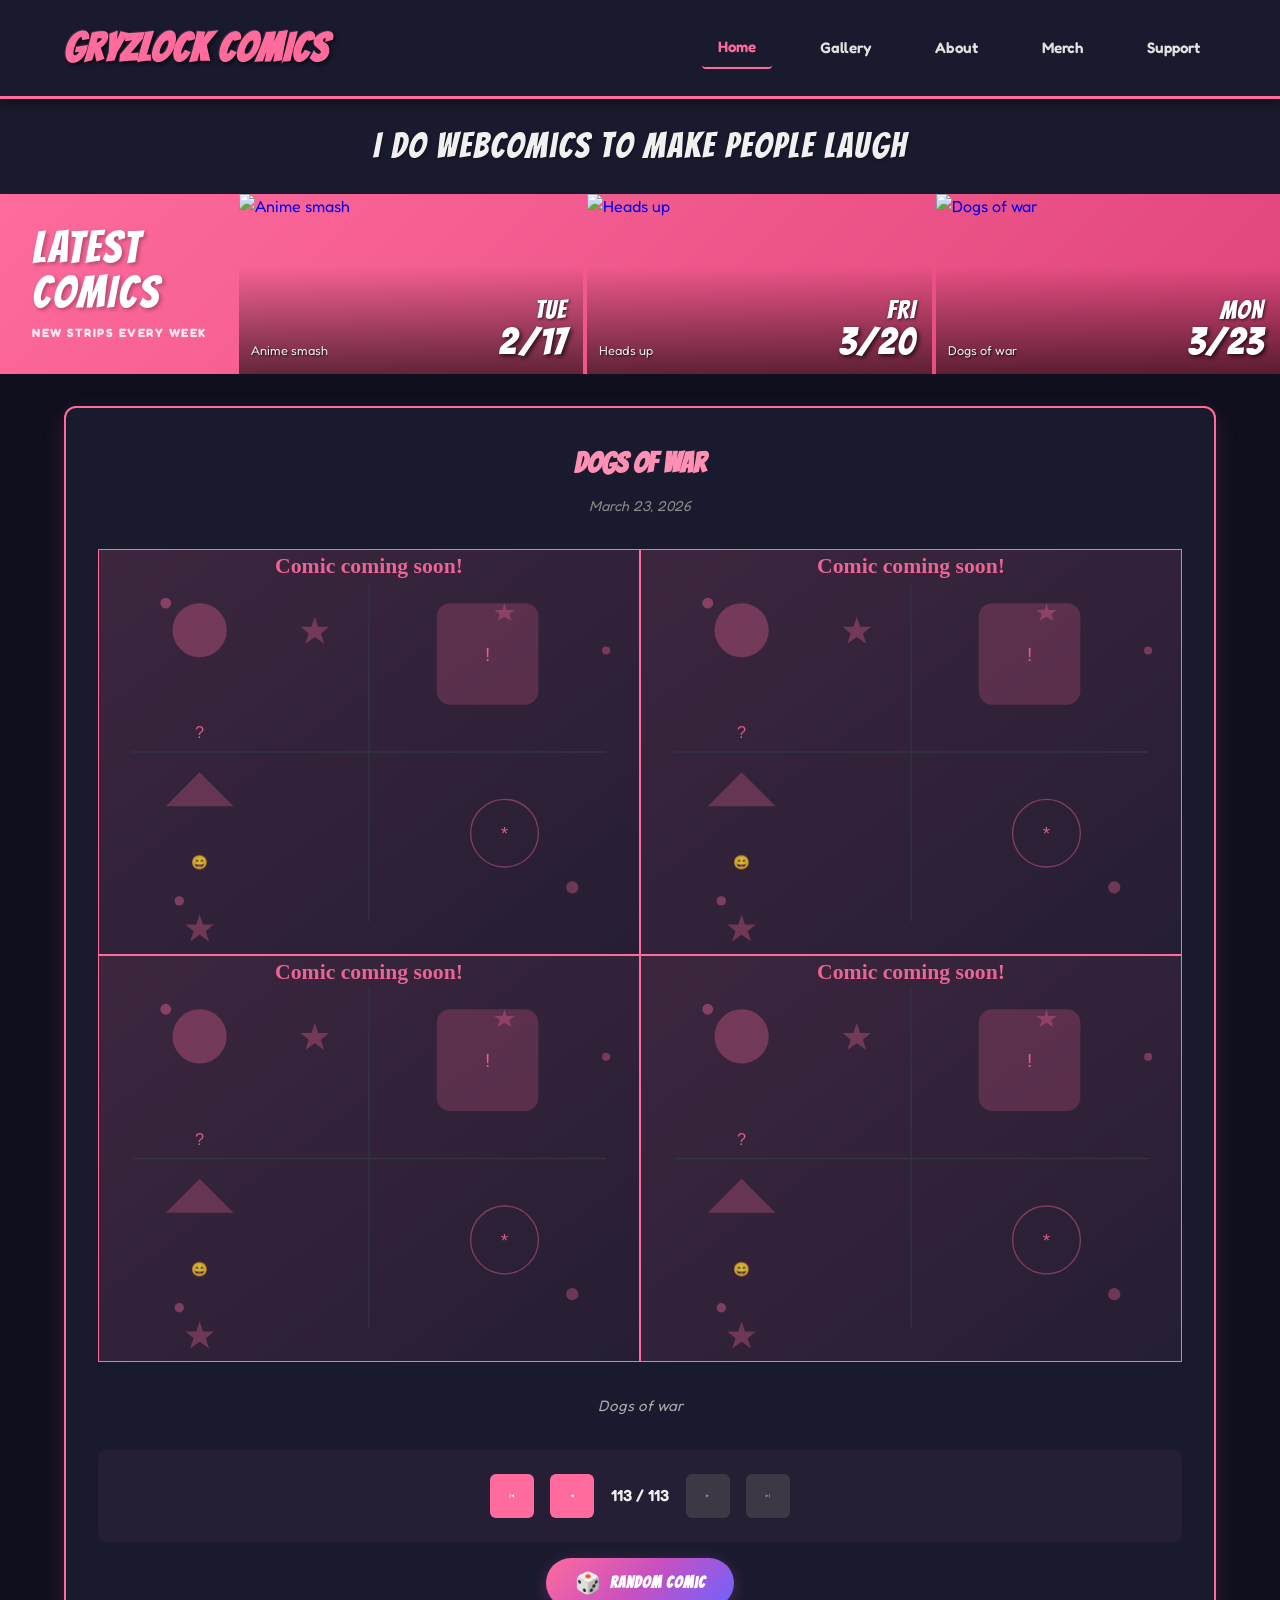
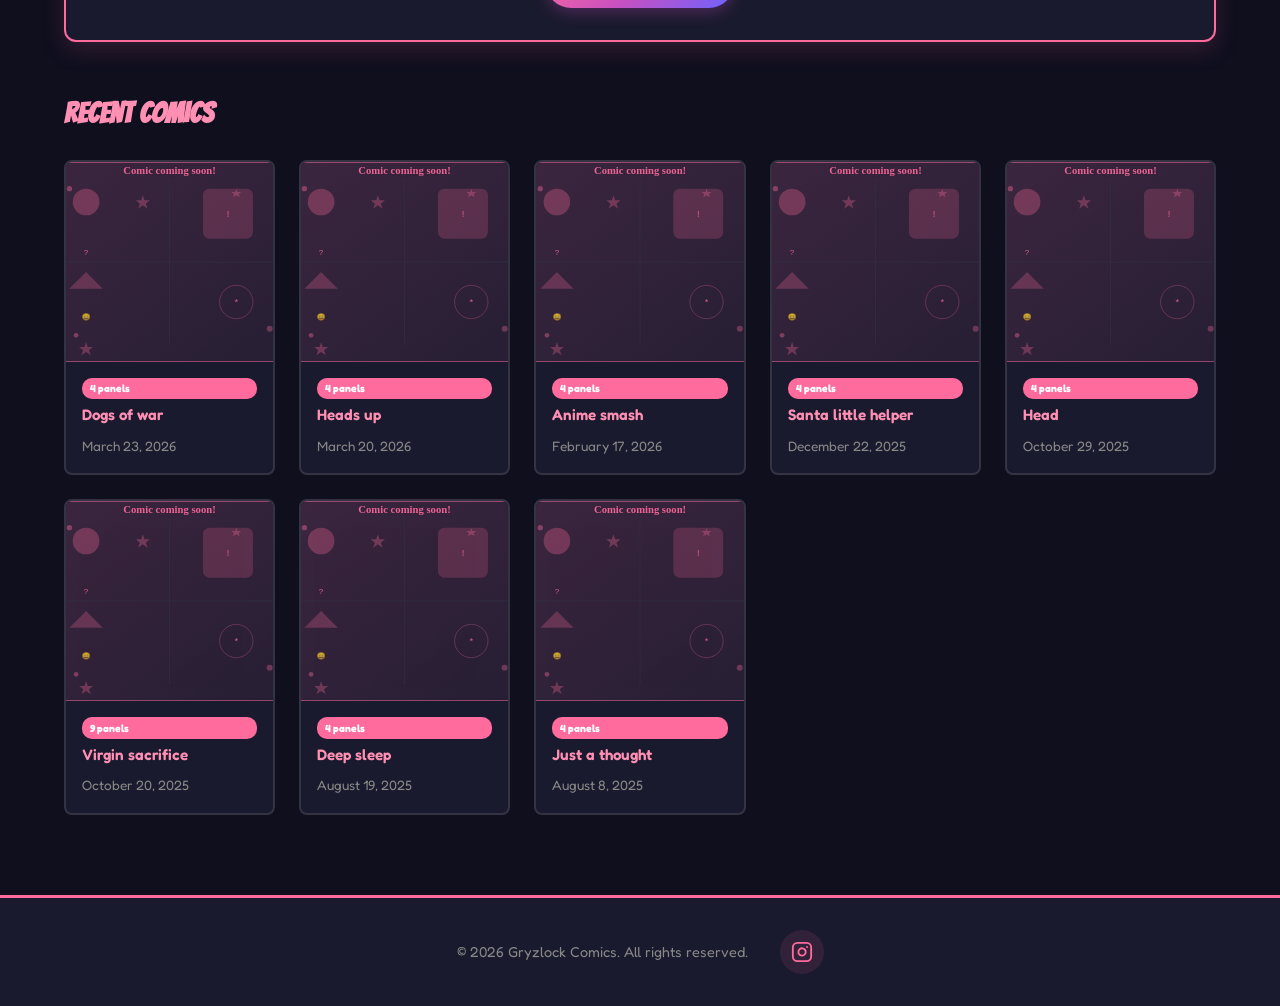
==== index.html @ 06d2daf3 "Replace nav emoji with SVG icons for consistent mobile rendering" ====
<!DOCTYPE html>
<html lang="en">
<head>
    <meta charset="UTF-8">
    <meta name="viewport" content="width=device-width, initial-scale=1.0">
    <title>Gryzlock Comics</title>
    <link rel="stylesheet" href="style.css?v=8">
    <link href="https://fonts.googleapis.com/css2?family=Bangers&family=Fredoka:wght@400;700&display=swap" rel="stylesheet">
</head>
<body>
    <header class="header">
        <div class="header-content">
            <div class="logo">
                <a href="index.html" class="logo-link">
                    <h1>Gryzlock Comics</h1>
                </a>
            </div>
            <nav class="nav">
                <a href="index.html" class="nav-link active">Home</a>
                <a href="gallery.html" class="nav-link">Gallery</a>
                <a href="about.html" class="nav-link">About</a>
                <a href="merch.html" class="nav-link">Merch</a>
                <a href="tips.html" class="nav-link">Support</a>
            </nav>
        </div>
    </header>

    <div class="tagline-bar">
        <p>I do webcomics to make people laugh</p>
    </div>

    <section class="latest-banner">
        <div class="latest-banner-content">
            <div class="latest-banner-label">
                <span class="latest-label-big">LATEST</span>
                <span class="latest-label-big">COMICS</span>
                <span class="latest-label-sub">NEW STRIPS EVERY WEEK</span>
            </div>
            <div class="latest-banner-cards" id="latest-banner-cards">
                <!-- Filled by JS -->
            </div>
        </div>
    </section>

    <main class="container">
        <section class="comic-viewer">
            <div class="comic-display">
                <div class="comic-header">
                    <h2 id="comic-title">Loading...</h2>
                    <p id="comic-date" class="comic-date">-</p>
                </div>
                <div id="comic-panels" class="comic-panels">
                    <!-- Panels injected by JS -->
                </div>
                <p id="comic-description" class="comic-description">-</p>
            </div>

            <div class="comic-navigation">
                <button id="btn-first" class="nav-btn" title="First comic">
                    <svg class="nav-icon" viewBox="0 0 24 24" fill="currentColor"><rect x="3" y="5" width="3" height="14"></rect><polygon points="21 5 10 12 21 19"></polygon></svg>
                </button>
                <button id="btn-prev" class="nav-btn" title="Previous comic">
                    <svg class="nav-icon" viewBox="0 0 24 24" fill="currentColor"><polygon points="20 5 7 12 20 19"></polygon></svg>
                </button>
                <span class="comic-counter">
                    <span id="current-index">1</span> / <span id="total-count">-</span>
                </span>
                <button id="btn-next" class="nav-btn" title="Next comic">
                    <svg class="nav-icon" viewBox="0 0 24 24" fill="currentColor"><polygon points="4 5 17 12 4 19"></polygon></svg>
                </button>
                <button id="btn-last" class="nav-btn" title="Latest comic">
                    <svg class="nav-icon" viewBox="0 0 24 24" fill="currentColor"><polygon points="3 5 14 12 3 19"></polygon><rect x="18" y="5" width="3" height="14"></rect></svg>
                </button>
            </div>

            <div class="random-section">
                <button id="btn-random" class="btn-random" title="Random comic">
                    <span class="random-icon">&#x1F3B2;</span> Random Comic
                </button>
            </div>
        </section>

        <section class="recent-comics">
            <h2>Recent Comics</h2>
            <div class="comics-grid" id="comics-grid">
                <!-- Comics grid generated by JavaScript -->
            </div>
        </section>
    </main>

    <footer class="footer">
        <div class="footer-content">
            <p>&copy; 2026 Gryzlock Comics. All rights reserved.</p>
            <a href="https://www.instagram.com/gryzlock_comics/" target="_blank" class="social-link" title="Instagram">
                <svg class="instagram-svg" xmlns="http://www.w3.org/2000/svg" width="22" height="22" viewBox="0 0 24 24" fill="none" stroke="currentColor" stroke-width="2" stroke-linecap="round" stroke-linejoin="round"><rect x="2" y="2" width="20" height="20" rx="5" ry="5"></rect><path d="M16 11.37A4 4 0 1 1 12.63 8 4 4 0 0 1 16 11.37z"></path><line x1="17.5" y1="6.5" x2="17.51" y2="6.5"></line></svg>
            </a>
        </div>
    </footer>

    <script src="script.js?v=7"></script>
</body>
</html>
---- style.css ----
* {
    margin: 0;
    padding: 0;
    box-sizing: border-box;
}

:root {
    --dark-bg: #0f0f1e;
    --darker-bg: #1a1a2e;
    --accent: #ff6b9d;
    --accent-light: #ff8fb3;
    --text-light: #e0e0e0;
    --text-lighter: #f0f0f0;
    --border-color: #333344;
    --success: #4ade80;
}

html {
    scroll-behavior: smooth;
}

body {
    font-family: 'Fredoka', sans-serif;
    background-color: var(--dark-bg);
    color: var(--text-light);
    line-height: 1.6;
    min-height: 100vh;
    display: flex;
    flex-direction: column;
}

/* Header and Navigation */
.header {
    background-color: var(--darker-bg);
    border-bottom: 3px solid var(--accent);
    padding: 1rem 0;
    position: sticky;
    top: 0;
    z-index: 100;
    box-shadow: 0 4px 12px rgba(0, 0, 0, 0.5);
}

.header-content {
    max-width: 1200px;
    margin: 0 auto;
    padding: 0 1.5rem;
    display: flex;
    justify-content: space-between;
    align-items: center;
}

.logo-link {
    display: flex;
    align-items: center;
    gap: 0.75rem;
    text-decoration: none;
}

.logo h1 {
    font-family: 'Bangers', cursive;
    font-size: clamp(1.8rem, 5vw, 2.5rem);
    color: var(--accent);
    text-shadow: 2px 2px 4px rgba(0, 0, 0, 0.7),
                 -1px -1px 0 rgba(255, 255, 255, 0.1);
    letter-spacing: 1px;
    transform: skew(-5deg);
}

.nav {
    display: flex;
    gap: 2rem;
    align-items: center;
}

.nav-link {
    color: var(--text-light);
    text-decoration: none;
    font-weight: 600;
    font-size: 0.95rem;
    padding: 0.5rem 1rem;
    border-radius: 4px;
    transition: all 0.3s ease;
    position: relative;
}

.nav-link:hover {
    color: var(--accent);
    background-color: rgba(255, 107, 157, 0.1);
}

.nav-link.active {
    color: var(--accent);
    border-bottom: 2px solid var(--accent);
}

/* Tagline Bar */
.tagline-bar {
    background-color: var(--darker-bg);
    text-align: center;
    padding: 1.2rem 1.5rem;
}

.tagline-bar p {
    font-family: 'Bangers', cursive;
    font-size: 2.2rem;
    color: var(--text-lighter);
    margin: 0;
    letter-spacing: 2px;
    text-shadow: 1px 1px 3px rgba(0, 0, 0, 0.4);
}

@media (max-width: 768px) {
    .tagline-bar p { font-size: 1.5rem; }
}

@media (max-width: 480px) {
    .tagline-bar p { font-size: 1.2rem; }
}

/* Latest Comics Banner (Penny Arcade-inspired) */
.latest-banner {
    background: linear-gradient(135deg, var(--accent) 0%, #e0457b 100%);
    padding: 0;
    overflow: hidden;
}

.latest-banner-content {
    max-width: 1400px;
    margin: 0 auto;
    display: flex;
    align-items: stretch;
    min-height: 180px;
}

.latest-banner-label {
    display: flex;
    flex-direction: column;
    justify-content: center;
    padding: 1.5rem 2rem;
    min-width: 200px;
    flex-shrink: 0;
}

.latest-label-big {
    font-family: 'Bangers', cursive;
    font-size: 2.8rem;
    color: white;
    line-height: 1;
    letter-spacing: 2px;
    text-shadow: 2px 2px 4px rgba(0, 0, 0, 0.3);
}

.latest-label-sub {
    font-family: 'Fredoka', sans-serif;
    font-size: 0.75rem;
    color: rgba(255, 255, 255, 0.85);
    font-weight: 700;
    letter-spacing: 1.5px;
    margin-top: 0.5rem;
    text-transform: uppercase;
}

.latest-banner-cards {
    display: flex;
    flex: 1;
    gap: 4px;
    overflow: hidden;
}

.latest-banner-card {
    flex: 1;
    position: relative;
    overflow: hidden;
    cursor: pointer;
    text-decoration: none;
    display: block;
    min-height: 180px;
}

.latest-banner-card img {
    width: 100%;
    height: 100%;
    object-fit: cover;
    display: block;
    transition: transform 0.3s ease;
}

.latest-banner-card:hover img {
    transform: scale(1.05);
}

.latest-banner-card::after {
    content: '';
    position: absolute;
    bottom: 0;
    left: 0;
    right: 0;
    height: 60%;
    background: linear-gradient(transparent, rgba(0, 0, 0, 0.6));
    pointer-events: none;
}

.latest-banner-date {
    position: absolute;
    bottom: 12px;
    right: 16px;
    z-index: 2;
    text-align: right;
    line-height: 1;
}

.latest-banner-day {
    display: block;
    font-family: 'Bangers', cursive;
    font-size: 1.6rem;
    color: white;
    text-shadow: 1px 1px 3px rgba(0, 0, 0, 0.7);
    letter-spacing: 1px;
}

.latest-banner-monthday {
    display: block;
    font-family: 'Bangers', cursive;
    font-size: 2.4rem;
    color: white;
    text-shadow: 2px 2px 4px rgba(0, 0, 0, 0.7);
    letter-spacing: 1px;
}

.latest-banner-title {
    position: absolute;
    bottom: 12px;
    left: 12px;
    z-index: 2;
    font-family: 'Fredoka', sans-serif;
    font-size: 0.8rem;
    color: rgba(255, 255, 255, 0.9);
    text-shadow: 1px 1px 2px rgba(0, 0, 0, 0.8);
    max-width: 60%;
    white-space: nowrap;
    overflow: hidden;
    text-overflow: ellipsis;
}

/* Banner responsive */
@media (max-width: 768px) {
    .latest-banner-content {
        flex-direction: column;
        min-height: auto;
    }

    .latest-banner-label {
        flex-direction: row;
        align-items: baseline;
        gap: 0.5rem;
        padding: 1rem 1.5rem;
        min-width: auto;
    }

    .latest-label-big { font-size: 1.8rem; }
    .latest-label-sub { margin-top: 0; font-size: 0.65rem; }
    .latest-banner-cards { gap: 2px; }
    .latest-banner-card { min-height: 120px; }
    .latest-banner-day { font-size: 1.1rem; }
    .latest-banner-monthday { font-size: 1.6rem; }
    .latest-banner-title { font-size: 0.7rem; }
}

@media (max-width: 480px) {
    .latest-banner-card { min-height: 100px; }
    .latest-banner-day { font-size: 0.9rem; }
    .latest-banner-monthday { font-size: 1.3rem; }
    .latest-banner-title { display: none; }
}

/* Main Container */
.container {
    flex: 1;
    max-width: 1200px;
    margin: 0 auto;
    padding: 2rem 1.5rem;
    width: 100%;
}

/* Comic Viewer Section */
.comic-viewer {
    background-color: var(--darker-bg);
    border-radius: 12px;
    padding: 2rem;
    margin-bottom: 3rem;
    border: 2px solid var(--accent);
    box-shadow: 0 8px 24px rgba(255, 107, 157, 0.15);
}

.comic-display {
    margin-bottom: 2rem;
}

.comic-header {
    text-align: center;
    margin-bottom: 1.5rem;
}

.comic-header h2 {
    font-size: 1.8rem;
    color: var(--accent-light);
    margin-bottom: 0.5rem;
    font-family: 'Bangers', cursive;
}

.comic-date {
    color: #888;
    font-size: 0.9rem;
    font-style: italic;
}

/* Comic Panels Container */
.comic-panels {
    display: flex;
    flex-direction: column;
    align-items: center;
    margin: 2rem 0;
    gap: 0;
}

/* Desktop: horizontal layout */
.comic-panels.panels-1 {
    /* Single panel: just center it */
}

.comic-panels.panels-2 {
    flex-direction: row;
}

.comic-panels.panels-3 {
    flex-direction: row;
}

.comic-panels.panels-4 {
    display: grid;
    grid-template-columns: 1fr 1fr;
    gap: 0;
}

.comic-panels .panel-img {
    width: 100%;
    height: auto;
    display: block;
}

/* For row layouts, panels share width equally */
.comic-panels.panels-2 .panel-img,
.comic-panels.panels-3 .panel-img {
    flex: 1;
    min-width: 0;
}

.comic-description {
    text-align: center;
    color: #aaa;
    font-size: 0.95rem;
    margin-top: 1rem;
    font-style: italic;
}

/* Comic Navigation */
.comic-navigation {
    display: flex;
    justify-content: center;
    align-items: center;
    gap: 1rem;
    flex-wrap: wrap;
    padding: 1.5rem;
    background-color: rgba(255, 107, 157, 0.05);
    border-radius: 8px;
}

.nav-btn {
    background-color: var(--accent);
    color: white;
    border: none;
    padding: 0.7rem 1.2rem;
    border-radius: 6px;
    font-size: 1rem;
    cursor: pointer;
    transition: all 0.3s ease;
    font-weight: 600;
    display: flex;
    align-items: center;
    justify-content: center;
    min-width: 44px;
    min-height: 44px;
}

.nav-btn:hover {
    background-color: var(--accent-light);
    transform: scale(1.08);
    box-shadow: 0 4px 12px rgba(255, 107, 157, 0.4);
}

.nav-btn:active {
    transform: scale(0.95);
}

.nav-btn:disabled {
    background-color: #555;
    cursor: not-allowed;
    opacity: 0.5;
}

.nav-btn .icon {
    font-size: 1.2rem;
}

.comic-counter {
    font-weight: 600;
    color: var(--text-lighter);
    min-width: 60px;
    text-align: center;
}

/* Random Comic Button */
.random-section {
    display: flex;
    justify-content: center;
    margin-top: 1rem;
}

.btn-random {
    display: inline-flex;
    align-items: center;
    gap: 0.5rem;
    background: linear-gradient(135deg, #ff6b9d 0%, #c850c0 50%, #6c63ff 100%);
    color: white;
    border: none;
    padding: 0.8rem 1.8rem;
    border-radius: 50px;
    font-size: 1rem;
    font-weight: 700;
    font-family: 'Bangers', cursive;
    letter-spacing: 1px;
    cursor: pointer;
    transition: all 0.3s ease;
    box-shadow: 0 4px 15px rgba(200, 80, 192, 0.3);
}

.btn-random:hover {
    transform: scale(1.08);
    box-shadow: 0 6px 20px rgba(200, 80, 192, 0.5);
}

.btn-random:active {
    transform: scale(0.95);
}

.random-icon {
    font-size: 1.3rem;
}

/* Panel count badge on cards */
.panel-badge {
    display: inline-block;
    background: var(--accent);
    color: white;
    font-size: 0.65rem;
    padding: 0.15rem 0.5rem;
    border-radius: 10px;
    font-weight: 700;
    margin-bottom: 0.25rem;
}

/* Recent Comics Section */
.recent-comics {
    margin-bottom: 3rem;
}

.recent-comics h2 {
    font-size: 1.8rem;
    color: var(--accent-light);
    margin-bottom: 1.5rem;
    font-family: 'Bangers', cursive;
}

.comics-grid {
    display: grid;
    grid-template-columns: repeat(auto-fill, minmax(200px, 1fr));
    gap: 1.5rem;
}

.comic-card {
    background-color: var(--darker-bg);
    border: 2px solid var(--border-color);
    border-radius: 8px;
    overflow: hidden;
    transition: all 0.3s ease;
    cursor: pointer;
    text-decoration: none;
    color: inherit;
    display: flex;
    flex-direction: column;
    height: 100%;
}

.comic-card:hover {
    transform: translateY(-8px);
    border-color: var(--accent);
    box-shadow: 0 8px 20px rgba(255, 107, 157, 0.3);
}

.comic-card-image {
    width: 100%;
    height: 200px;
    background-color: rgba(255, 107, 157, 0.05);
    display: flex;
    align-items: center;
    justify-content: center;
    overflow: hidden;
}

.comic-card-image img {
    width: 100%;
    height: 100%;
    object-fit: cover;
}

.comic-card-info {
    padding: 1rem;
    flex: 1;
    display: flex;
    flex-direction: column;
    justify-content: space-between;
}

.comic-card-title {
    font-weight: 600;
    color: var(--accent-light);
    margin-bottom: 0.5rem;
    font-size: 0.95rem;
}

.comic-card-date {
    font-size: 0.85rem;
    color: #888;
}

/* About Section */
.about-section,
.tips-section {
    background-color: var(--darker-bg);
    border-radius: 12px;
    padding: 2.5rem;
    border: 2px solid var(--accent);
    box-shadow: 0 8px 24px rgba(255, 107, 157, 0.15);
}

.about-content,
.tips-content {
    max-width: 800px;
    margin: 0 auto;
}

.about-header,
.tips-header {
    text-align: center;
    margin-bottom: 2rem;
}

.about-header h2,
.tips-header h2 {
    font-size: 2rem;
    color: var(--accent-light);
    margin-bottom: 0.5rem;
    font-family: 'Bangers', cursive;
}

.tagline {
    color: #aaa;
    font-size: 1.1rem;
    font-style: italic;
}

.about-body,
.tips-body {
    color: var(--text-light);
    line-height: 1.8;
}

.about-body p,
.tips-body p {
    margin-bottom: 1.5rem;
    text-align: justify;
}

.social-section {
    margin-top: 2.5rem;
    padding-top: 2rem;
    border-top: 1px solid var(--border-color);
}

.social-section h3 {
    color: var(--accent-light);
    margin-bottom: 1.5rem;
    font-size: 1.3rem;
}

.social-links {
    display: flex;
    gap: 1.5rem;
    flex-wrap: wrap;
    justify-content: center;
}

.social-card {
    display: flex;
    flex-direction: column;
    align-items: center;
    justify-content: center;
    padding: 1.5rem;
    background-color: rgba(255, 107, 157, 0.1);
    border: 2px solid var(--border-color);
    border-radius: 8px;
    text-decoration: none;
    color: var(--text-light);
    transition: all 0.3s ease;
    min-width: 180px;
}

.social-card:hover {
    border-color: var(--accent);
    background-color: rgba(255, 107, 157, 0.15);
    transform: translateY(-4px);
}

.social-emoji {
    font-size: 2.5rem;
    margin-bottom: 0.5rem;
}

.social-name {
    font-weight: 600;
    color: var(--accent-light);
}

.social-handle {
    font-size: 0.85rem;
    color: #888;
    margin-top: 0.3rem;
}

/* Instagram SVG Icons */
.instagram-svg {
    display: block;
}

.instagram-svg-large {
    color: var(--accent);
    margin-bottom: 0.5rem;
}

.social-card:hover .instagram-svg-large {
    color: var(--accent-light);
}

.instagram-svg-btn {
    vertical-align: middle;
    margin-right: 0.3rem;
}

.btn-instagram {
    display: inline-flex;
    align-items: center;
    gap: 0.4rem;
}

/* Support Options */
.support-options {
    display: grid;
    grid-template-columns: repeat(auto-fit, minmax(300px, 1fr));
    gap: 2rem;
    margin: 2rem 0;
}

.support-option {
    background-color: rgba(255, 107, 157, 0.05);
    border: 1px solid var(--border-color);
    border-radius: 8px;
    padding: 1.5rem;
    transition: all 0.3s ease;
}

.support-option:hover {
    border-color: var(--accent);
    background-color: rgba(255, 107, 157, 0.1);
}

.support-option h3 {
    color: var(--accent-light);
    margin-bottom: 1rem;
}

.support-option p {
    color: var(--text-light);
    margin-bottom: 1rem;
    text-align: left;
}

.gratitude {
    background-color: rgba(74, 222, 128, 0.1);
    border: 2px solid var(--success);
    border-radius: 8px;
    padding: 1.5rem;
    margin-top: 2rem;
    text-align: center;
    color: var(--success);
}

.gratitude p {
    margin: 0;
}

/* Buttons */
.btn {
    display: inline-block;
    padding: 0.8rem 1.5rem;
    border-radius: 6px;
    text-decoration: none;
    font-weight: 600;
    transition: all 0.3s ease;
    border: none;
    cursor: pointer;
    font-size: 0.95rem;
}

.btn-primary {
    background-color: var(--accent);
    color: white;
}

.btn-primary:hover {
    background-color: var(--accent-light);
    transform: scale(1.05);
    box-shadow: 0 4px 12px rgba(255, 107, 157, 0.4);
}

.btn-secondary {
    background-color: transparent;
    color: var(--accent);
    border: 2px solid var(--accent);
}

.btn-secondary:hover {
    background-color: var(--accent);
    color: white;
}

/* Footer */
.footer {
    background-color: var(--darker-bg);
    border-top: 3px solid var(--accent);
    padding: 2rem 1.5rem;
    text-align: center;
    margin-top: auto;
}

.footer-content {
    max-width: 1200px;
    margin: 0 auto;
    display: flex;
    justify-content: center;
    align-items: center;
    gap: 2rem;
    flex-wrap: wrap;
}

.footer-content p {
    margin: 0;
    color: #888;
    font-size: 0.9rem;
}

.social-link {
    display: flex;
    align-items: center;
    justify-content: center;
    width: 44px;
    height: 44px;
    background-color: rgba(255, 107, 157, 0.1);
    border-radius: 50%;
    text-decoration: none;
    transition: all 0.3s ease;
    color: var(--accent);
}

.social-link:hover {
    background-color: var(--accent);
    color: white;
    transform: scale(1.1);
}

.instagram-icon {
    font-size: 1.5rem;
}

/* Responsive Design */
@media (max-width: 768px) {
    .header-content {
        flex-direction: column;
        gap: 1rem;
    }

    .nav {
        gap: 1rem;
        width: 100%;
        justify-content: center;
    }

    .nav-link {
        padding: 0.4rem 0.8rem;
        font-size: 0.85rem;
    }

    .container {
        padding: 1rem;
    }

    .comic-viewer {
        padding: 1.5rem;
    }

    .about-section,
    .tips-section {
        padding: 1.5rem;
    }

    .comics-grid {
        grid-template-columns: repeat(auto-fill, minmax(150px, 1fr));
        gap: 1rem;
    }

    .comic-header h2 {
        font-size: 1.4rem;
    }

    /* Mobile: panels stacked vertically, edge-to-edge */
    .comic-panels,
    .comic-panels.panels-2,
    .comic-panels.panels-3 {
        flex-direction: column;
        margin: 1rem -1.5rem;
        gap: 0;
    }

    .comic-panels.panels-4 {
        display: flex;
        flex-direction: column;
        margin: 1rem -1.5rem;
        gap: 0;
    }

    .comic-panels .panel-img {
        width: 100%;
        border-radius: 0;
    }

    .about-header h2,
    .tips-header h2 {
        font-size: 1.5rem;
    }

    .comic-navigation {
        gap: 0.5rem;
    }

    .nav-btn {
        padding: 0.6rem 0.8rem;
        min-width: 40px;
        min-height: 40px;
    }

    .comic-counter {
        min-width: 50px;
        font-size: 0.9rem;
    }

    .support-options {
        grid-template-columns: 1fr;
    }

    .footer-content {
        flex-direction: column;
        gap: 1rem;
    }
}

@media (max-width: 480px) {
    .logo h1 {
        font-size: 1.5rem;
    }

    .nav {
        gap: 0.5rem;
    }

    .nav-link {
        padding: 0.3rem 0.6rem;
        font-size: 0.75rem;
    }

    .comics-grid {
        grid-template-columns: repeat(auto-fill, minmax(120px, 1fr));
    }

    .comic-card-image {
        height: 150px;
    }

    .about-body p,
    .tips-body p {
        text-align: left;
    }

    .gallery-grid {
        grid-template-columns: repeat(auto-fill, minmax(120px, 1fr));
    }
}

/* Gallery Page */
.gallery-section {
    padding: 2rem 0;
}

.gallery-section h2 {
    font-family: 'Bangers', cursive;
    font-size: 2.5rem;
    color: var(--accent);
    margin-bottom: 2rem;
    letter-spacing: 2px;
}

.gallery-grid {
    display: grid;
    grid-template-columns: repeat(auto-fill, minmax(200px, 1fr));
    gap: 1rem;
}

.gallery-item {
    display: block;
    background: var(--darker-bg);
    border-radius: 8px;
    overflow: hidden;
    text-decoration: none;
    color: var(--text-light);
    border: 2px solid var(--border-color);
    transition: border-color 0.3s, transform 0.3s;
}

.gallery-item:hover {
    border-color: var(--accent);
    transform: translateY(-4px);
}

.gallery-item img {
    width: 100%;
    height: 200px;
    object-fit: cover;
    display: block;
}

.gallery-item-info {
    padding: 0.75rem;
}

.gallery-item-info h3 {
    font-family: 'Fredoka', sans-serif;
    font-size: 0.85rem;
    font-weight: 400;
    color: var(--text-light);
    white-space: nowrap;
    overflow: hidden;
    text-overflow: ellipsis;
}

/* Merch Page */
.merch-section {
    padding: 2rem 0;
}

.merch-content {
    max-width: 700px;
    margin: 0 auto;
    text-align: center;
}

.merch-header h2 {
    font-family: 'Bangers', cursive;
    font-size: 2.5rem;
    color: var(--accent);
    letter-spacing: 2px;
}

.merch-header .tagline {
    color: var(--text-light);
    font-size: 1.1rem;
    margin-top: 0.5rem;
    margin-bottom: 2rem;
}

.merch-body p {
    color: var(--text-light);
    font-size: 1rem;
    line-height: 1.8;
    margin-bottom: 1.5rem;
}

.merch-cta {
    margin: 2rem 0;
}

.merch-cta .btn {
    font-size: 1.1rem;
    padding: 1rem 2rem;
}

.merch-note {
    font-size: 0.9rem;
    color: #888;
    font-style: italic;
}
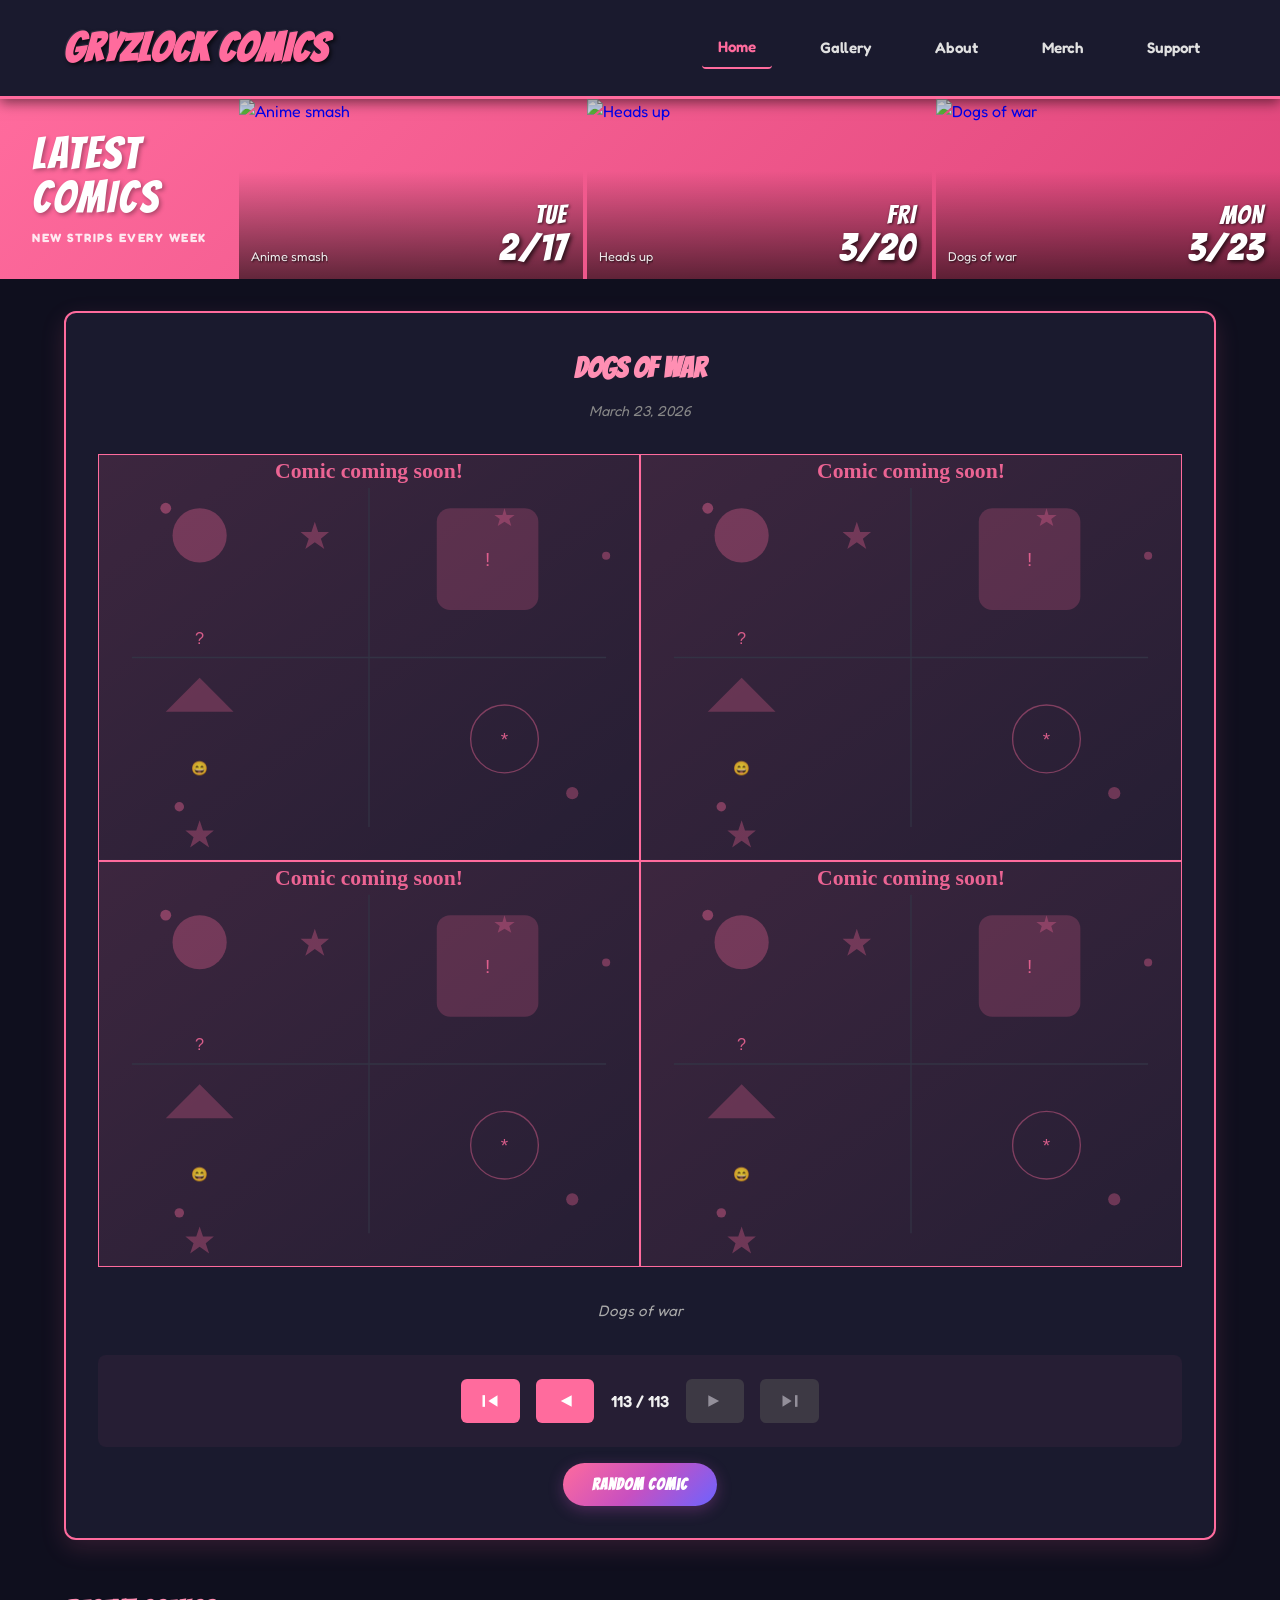
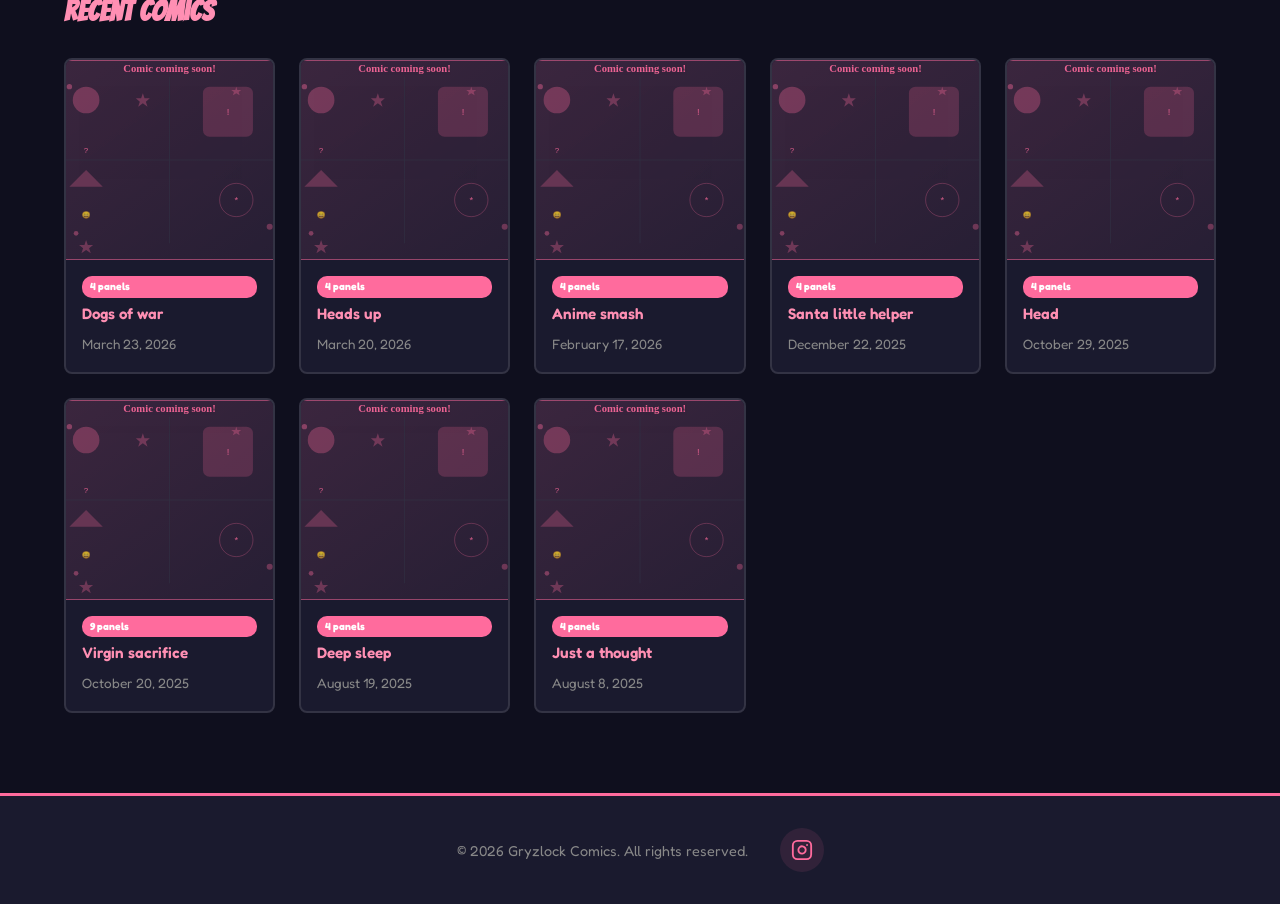
==== commit 1573e91d: "Remove tagline bar + dice emoji from random button" ====
--- a/index.html
+++ b/index.html
@@ -24,10 +24,6 @@
             </nav>
         </div>
     </header>
-
-    <div class="tagline-bar">
-        <p>I do webcomics to make people laugh</p>
-    </div>
 
     <section class="latest-banner">
         <div class="latest-banner-content">
@@ -75,7 +71,7 @@
 
             <div class="random-section">
                 <button id="btn-random" class="btn-random" title="Random comic">
-                    <span class="random-icon">&#x1F3B2;</span> Random Comic
+                    Random Comic
                 </button>
             </div>
         </section>
--- a/style.css
+++ b/style.css
@@ -412,6 +412,11 @@
     font-size: 1.2rem;
 }
 
+.nav-icon {
+    width: 20px;
+    height: 20px;
+}
+
 .comic-counter {
     font-weight: 600;
     color: var(--text-lighter);
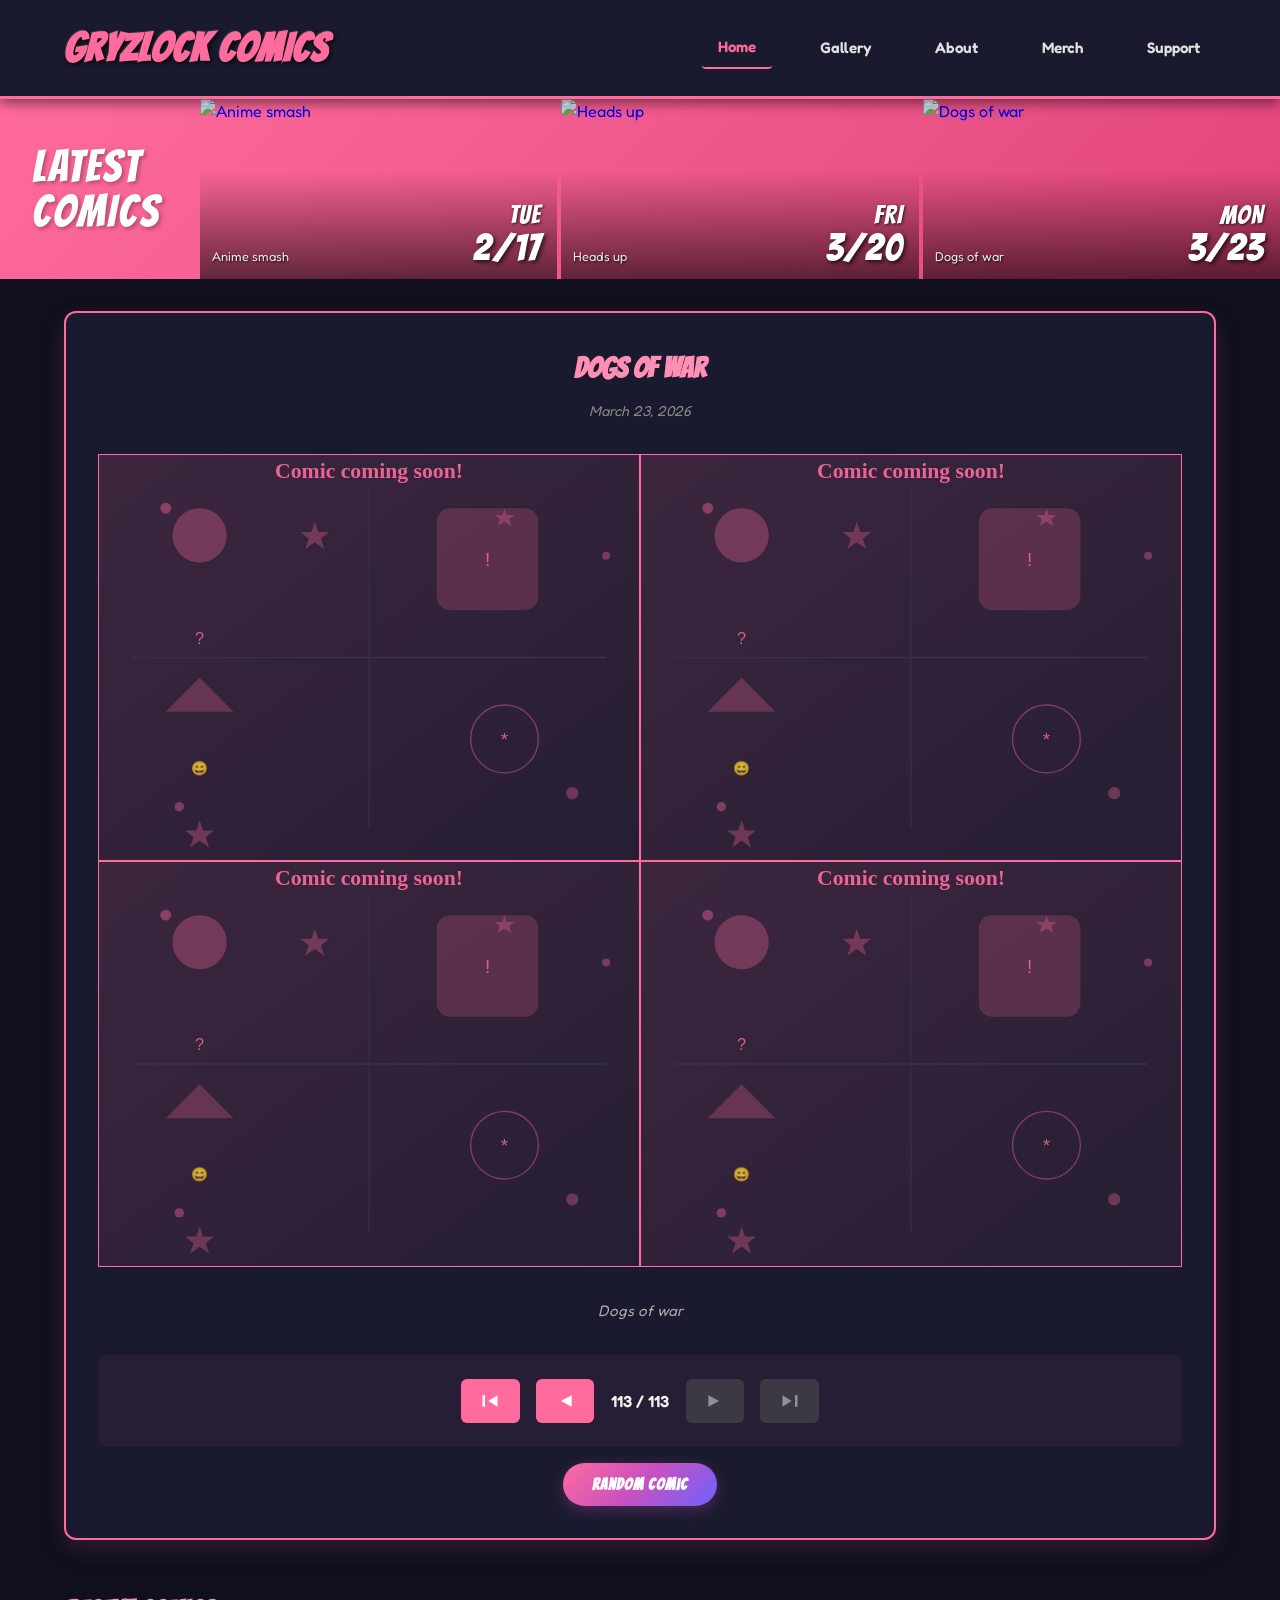
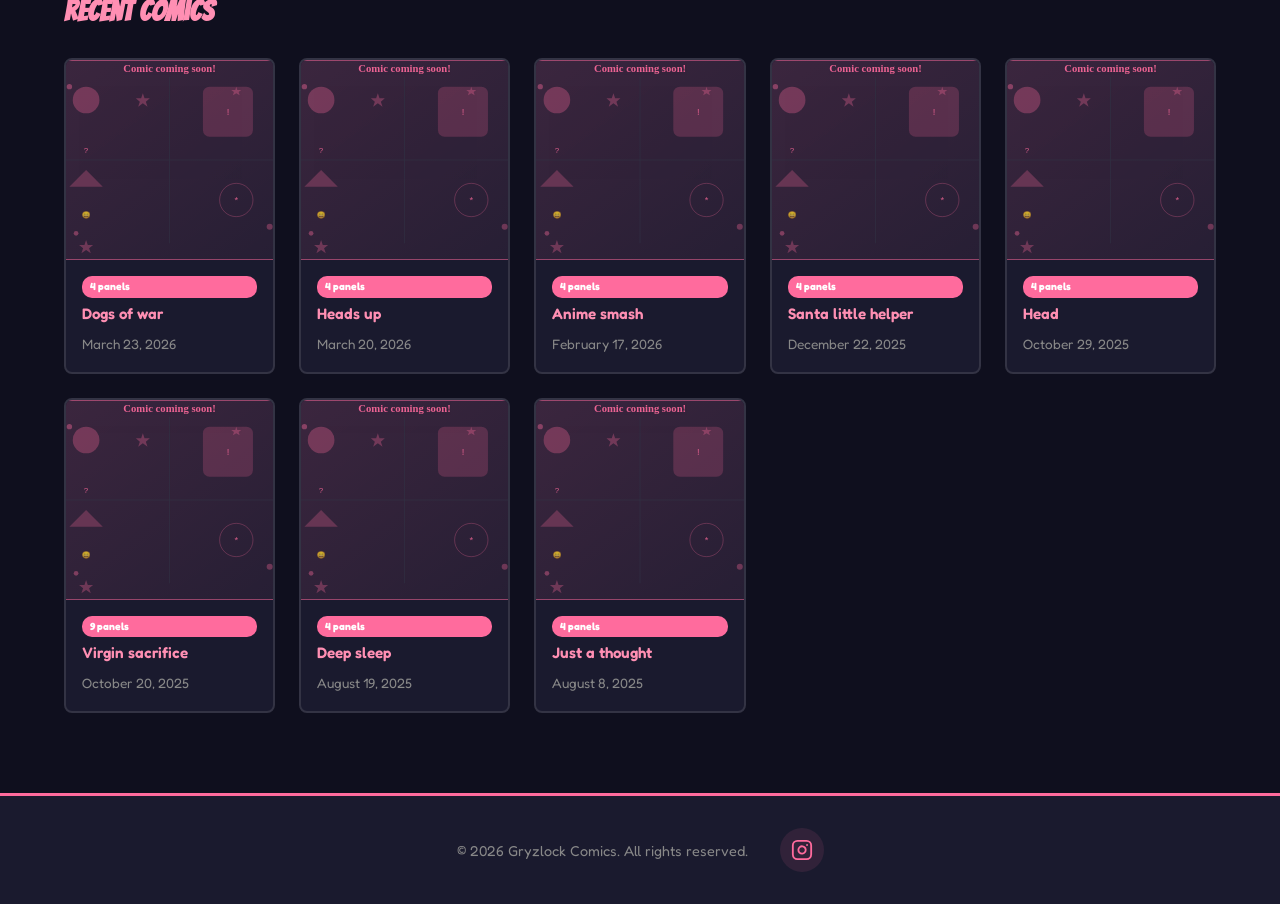
==== commit 50ac9d2e: "Remove NEW STRIPS EVERY WEEK subtitle from banner" ====
--- a/index.html
+++ b/index.html
@@ -30,7 +30,6 @@
             <div class="latest-banner-label">
                 <span class="latest-label-big">LATEST</span>
                 <span class="latest-label-big">COMICS</span>
-                <span class="latest-label-sub">NEW STRIPS EVERY WEEK</span>
             </div>
             <div class="latest-banner-cards" id="latest-banner-cards">
                 <!-- Filled by JS -->
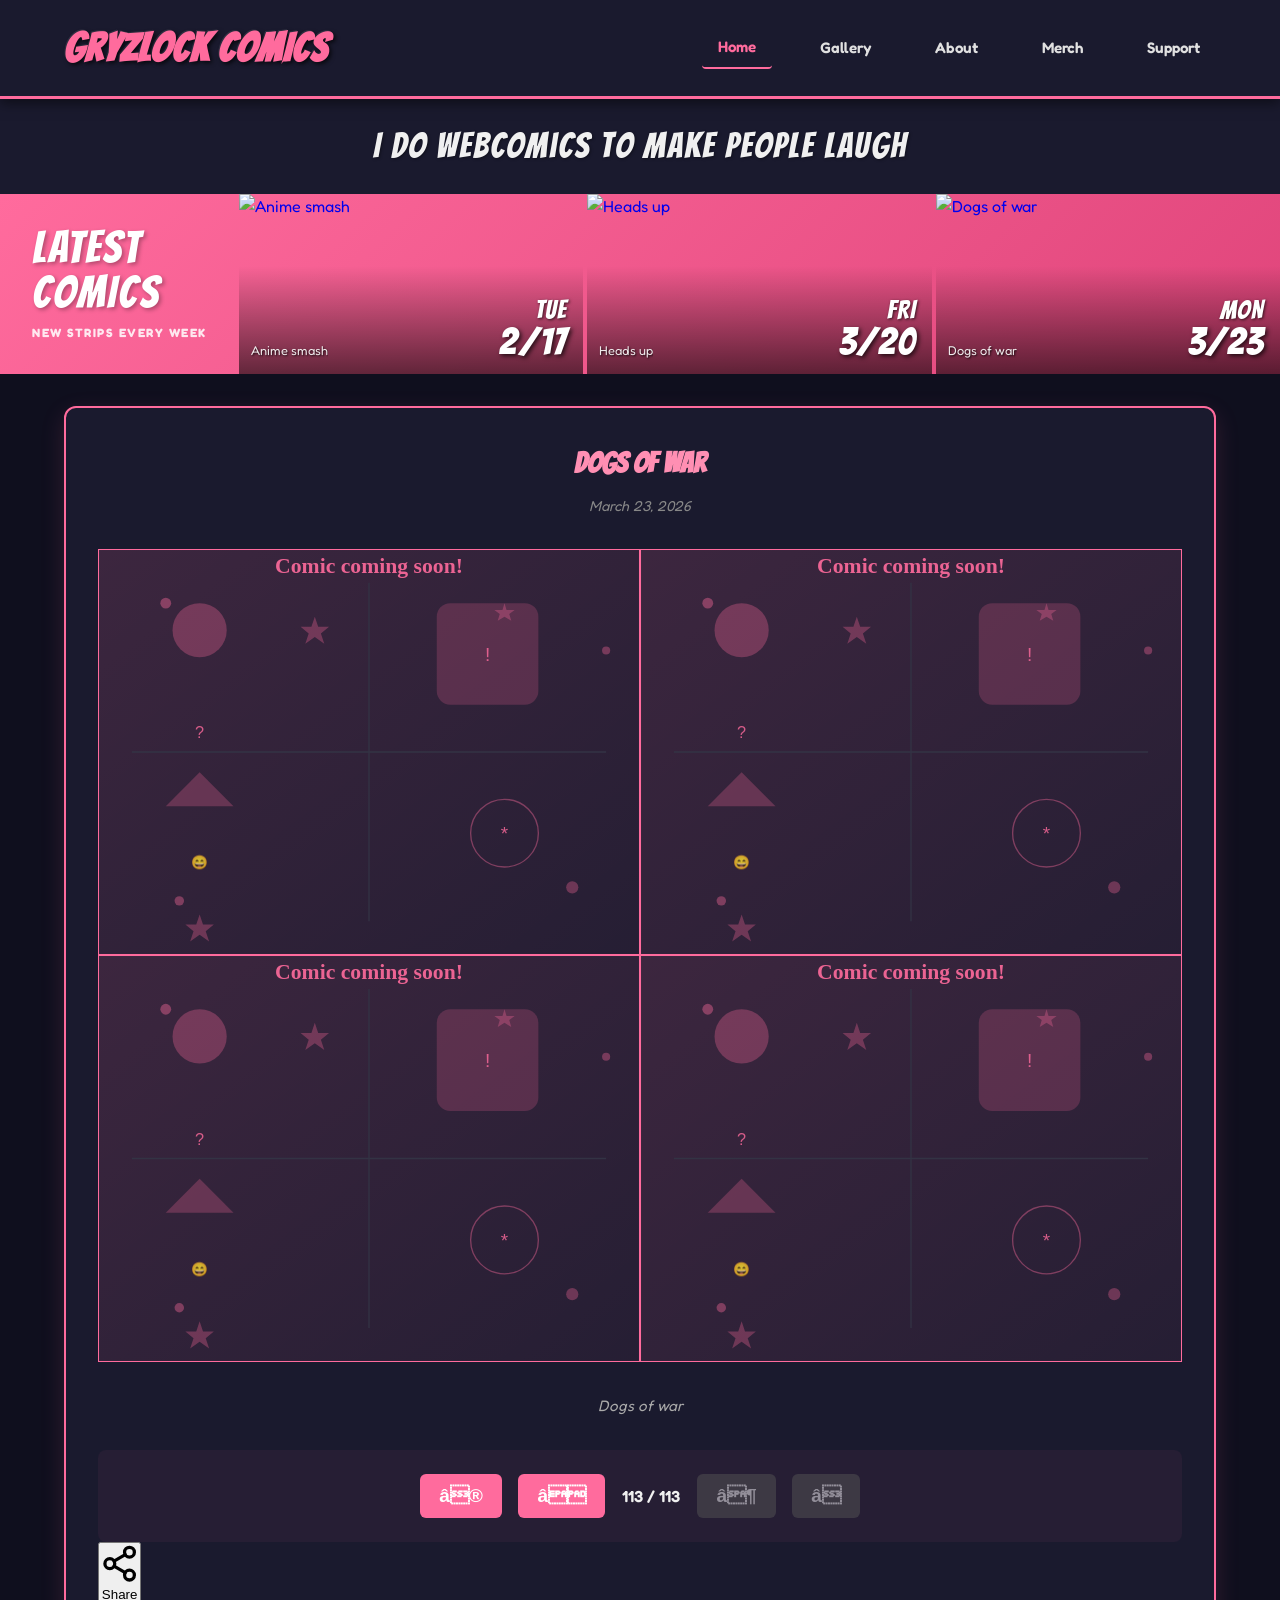
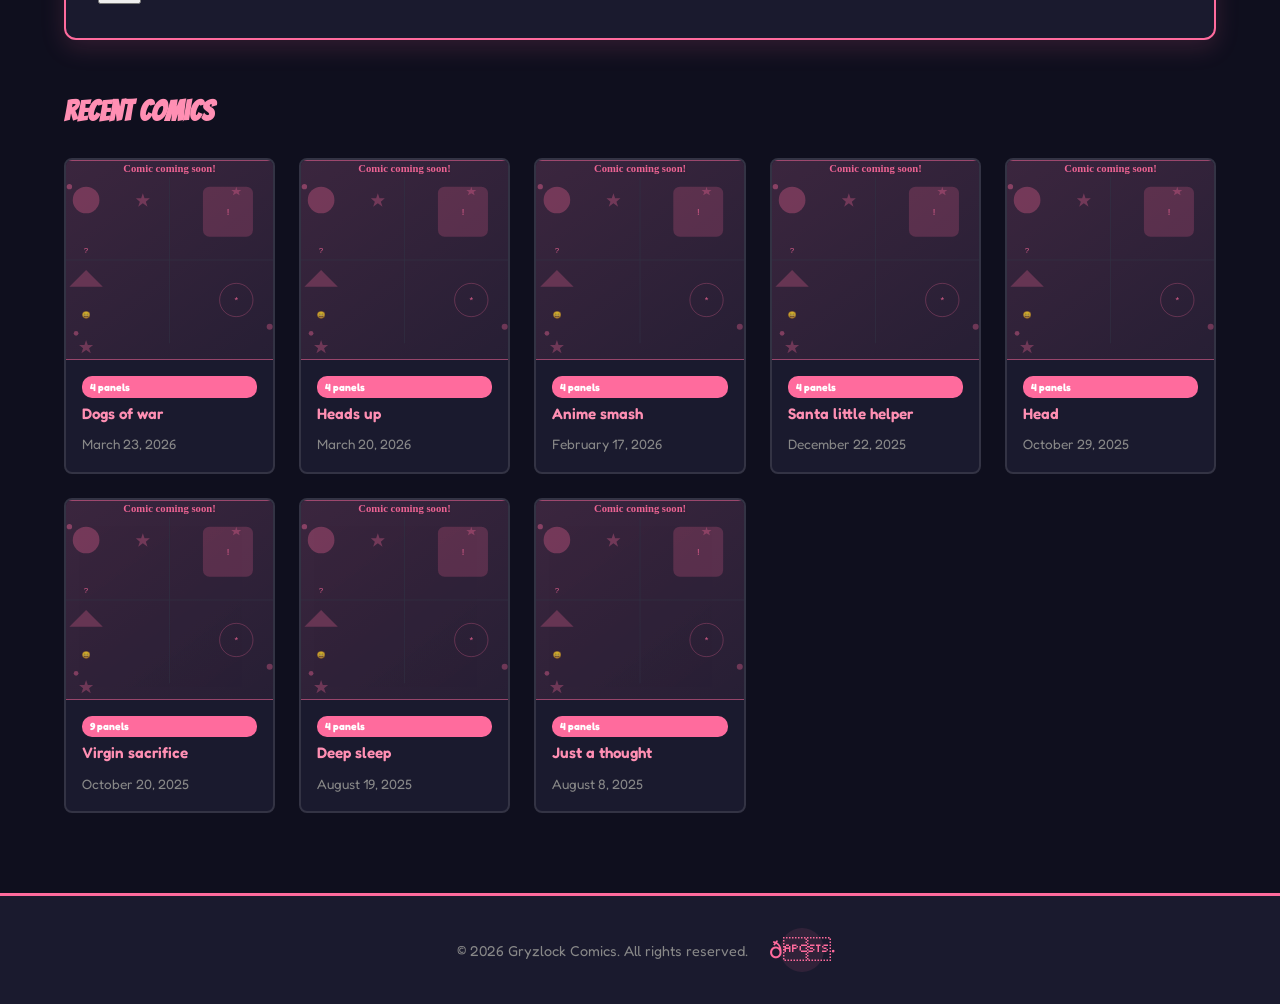
==== commit 021105ea: "Add share button + bump cache to v7" ====
--- a/index.html
+++ b/index.html
@@ -4,7 +4,7 @@
     <meta charset="UTF-8">
     <meta name="viewport" content="width=device-width, initial-scale=1.0">
     <title>Gryzlock Comics</title>
-    <link rel="stylesheet" href="style.css?v=8">
+    <link rel="stylesheet" href="style.css?v=7">
     <link href="https://fonts.googleapis.com/css2?family=Bangers&family=Fredoka:wght@400;700&display=swap" rel="stylesheet">
 </head>
 <body>
@@ -25,11 +25,16 @@
         </div>
     </header>
 
+    <div class="tagline-bar">
+        <p>I do webcomics to make people laugh</p>
+    </div>
+
     <section class="latest-banner">
         <div class="latest-banner-content">
             <div class="latest-banner-label">
                 <span class="latest-label-big">LATEST</span>
                 <span class="latest-label-big">COMICS</span>
+                <span class="latest-label-sub">NEW STRIPS EVERY WEEK</span>
             </div>
             <div class="latest-banner-cards" id="latest-banner-cards">
                 <!-- Filled by JS -->
@@ -52,26 +57,34 @@
 
             <div class="comic-navigation">
                 <button id="btn-first" class="nav-btn" title="First comic">
-                    <svg class="nav-icon" viewBox="0 0 24 24" fill="currentColor"><rect x="3" y="5" width="3" height="14"></rect><polygon points="21 5 10 12 21 19"></polygon></svg>
+                    <span class="icon">â®</span>
                 </button>
                 <button id="btn-prev" class="nav-btn" title="Previous comic">
-                    <svg class="nav-icon" viewBox="0 0 24 24" fill="currentColor"><polygon points="20 5 7 12 20 19"></polygon></svg>
+                    <span class="icon">â</span>
                 </button>
                 <span class="comic-counter">
                     <span id="current-index">1</span> / <span id="total-count">-</span>
                 </span>
                 <button id="btn-next" class="nav-btn" title="Next comic">
-                    <svg class="nav-icon" viewBox="0 0 24 24" fill="currentColor"><polygon points="4 5 17 12 4 19"></polygon></svg>
+                    <span class="icon">â¶</span>
                 </button>
                 <button id="btn-last" class="nav-btn" title="Latest comic">
-                    <svg class="nav-icon" viewBox="0 0 24 24" fill="currentColor"><polygon points="3 5 14 12 3 19"></polygon><rect x="18" y="5" width="3" height="14"></rect></svg>
+                    <span class="icon">â­</span>
                 </button>
             </div>
 
-            <div class="random-section">
-                <button id="btn-random" class="btn-random" title="Random comic">
-                    Random Comic
+            <div class="share-bar">
+                <button id="btn-share" class="share-btn" title="Share this comic">
+                    <svg class="share-icon" viewBox="0 0 24 24" fill="none" stroke="currentColor" stroke-width="2" stroke-linecap="round" stroke-linejoin="round">
+                        <circle cx="18" cy="5" r="3"/>
+                        <circle cx="6" cy="12" r="3"/>
+                        <circle cx="18" cy="19" r="3"/>
+                        <line x1="8.59" y1="13.51" x2="15.42" y2="17.49"/>
+                        <line x1="15.41" y1="6.51" x2="8.59" y2="10.49"/>
+                    </svg>
+                    <span>Share</span>
                 </button>
+                <span id="share-feedback" class="share-feedback"></span>
             </div>
         </section>
 
@@ -87,7 +100,7 @@
         <div class="footer-content">
             <p>&copy; 2026 Gryzlock Comics. All rights reserved.</p>
             <a href="https://www.instagram.com/gryzlock_comics/" target="_blank" class="social-link" title="Instagram">
-                <svg class="instagram-svg" xmlns="http://www.w3.org/2000/svg" width="22" height="22" viewBox="0 0 24 24" fill="none" stroke="currentColor" stroke-width="2" stroke-linecap="round" stroke-linejoin="round"><rect x="2" y="2" width="20" height="20" rx="5" ry="5"></rect><path d="M16 11.37A4 4 0 1 1 12.63 8 4 4 0 0 1 16 11.37z"></path><line x1="17.5" y1="6.5" x2="17.51" y2="6.5"></line></svg>
+                <span class="instagram-icon">ð·</span>
             </a>
         </div>
     </footer>
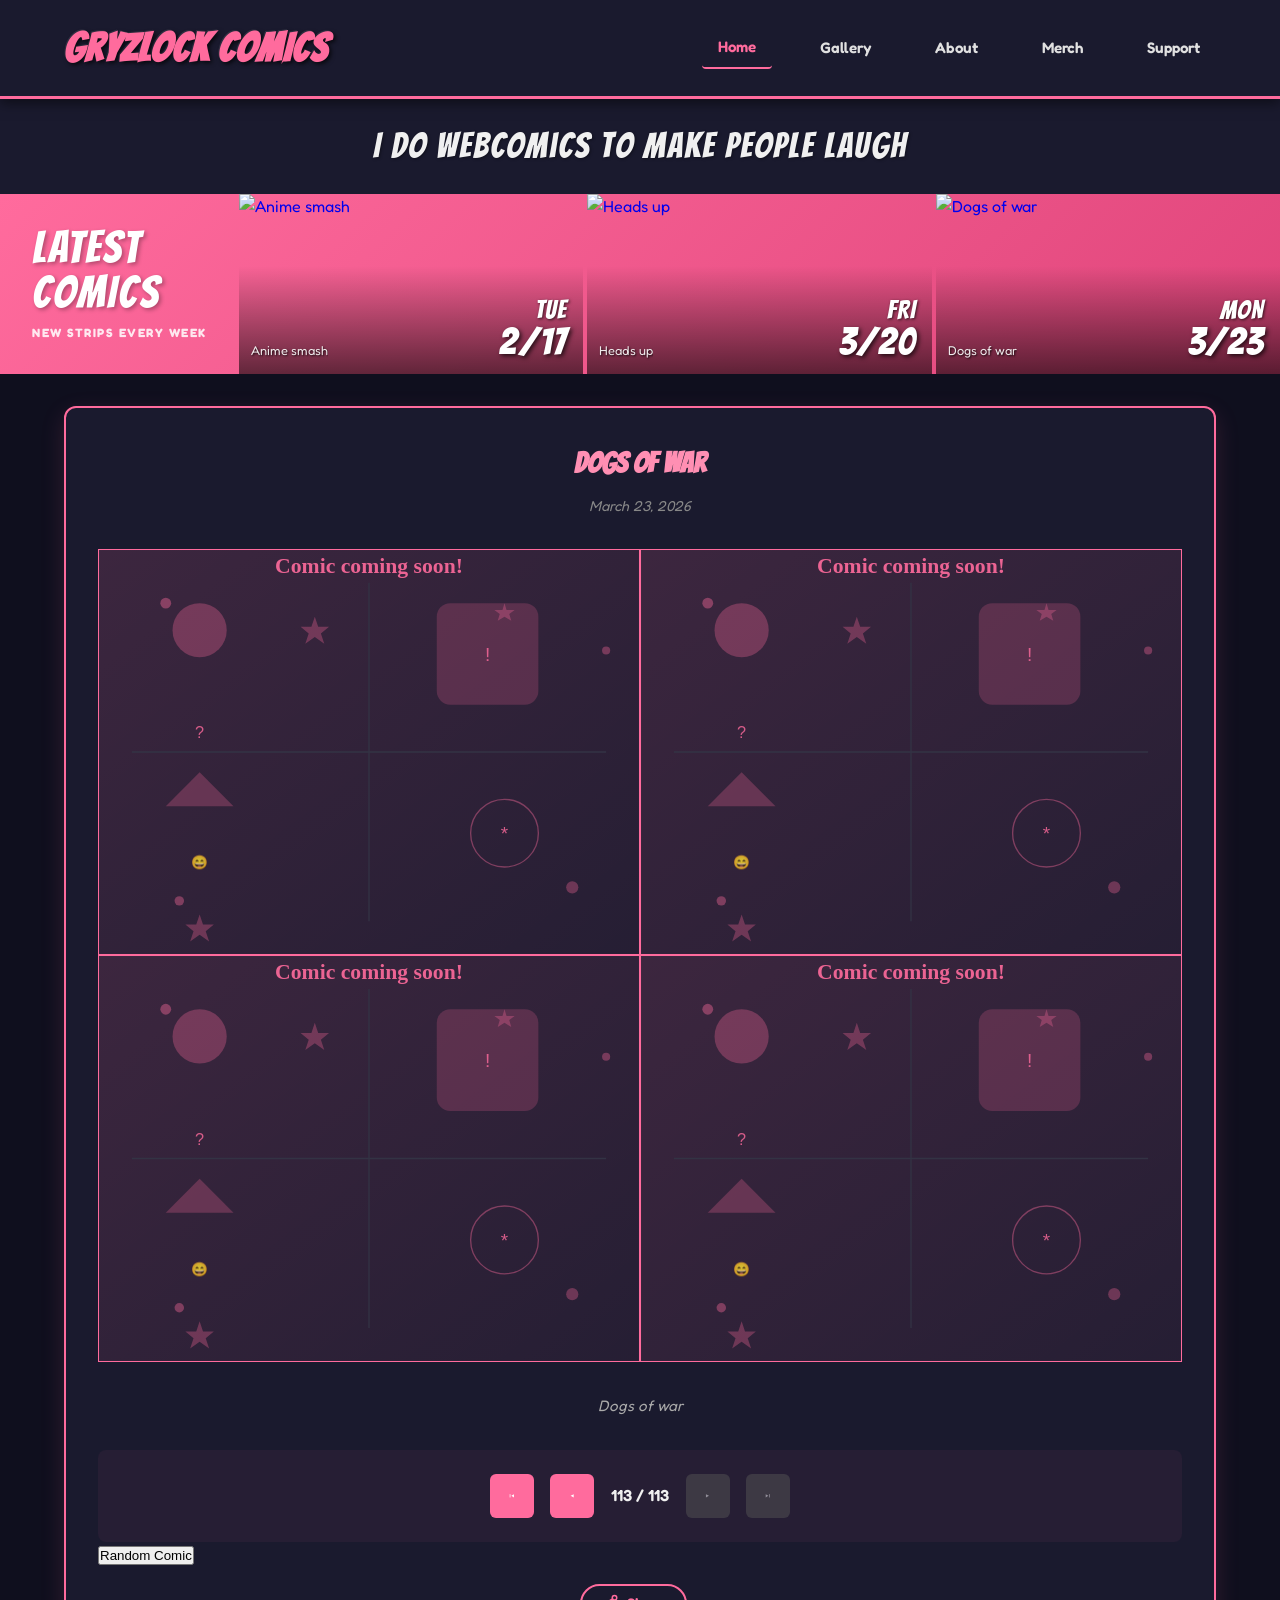
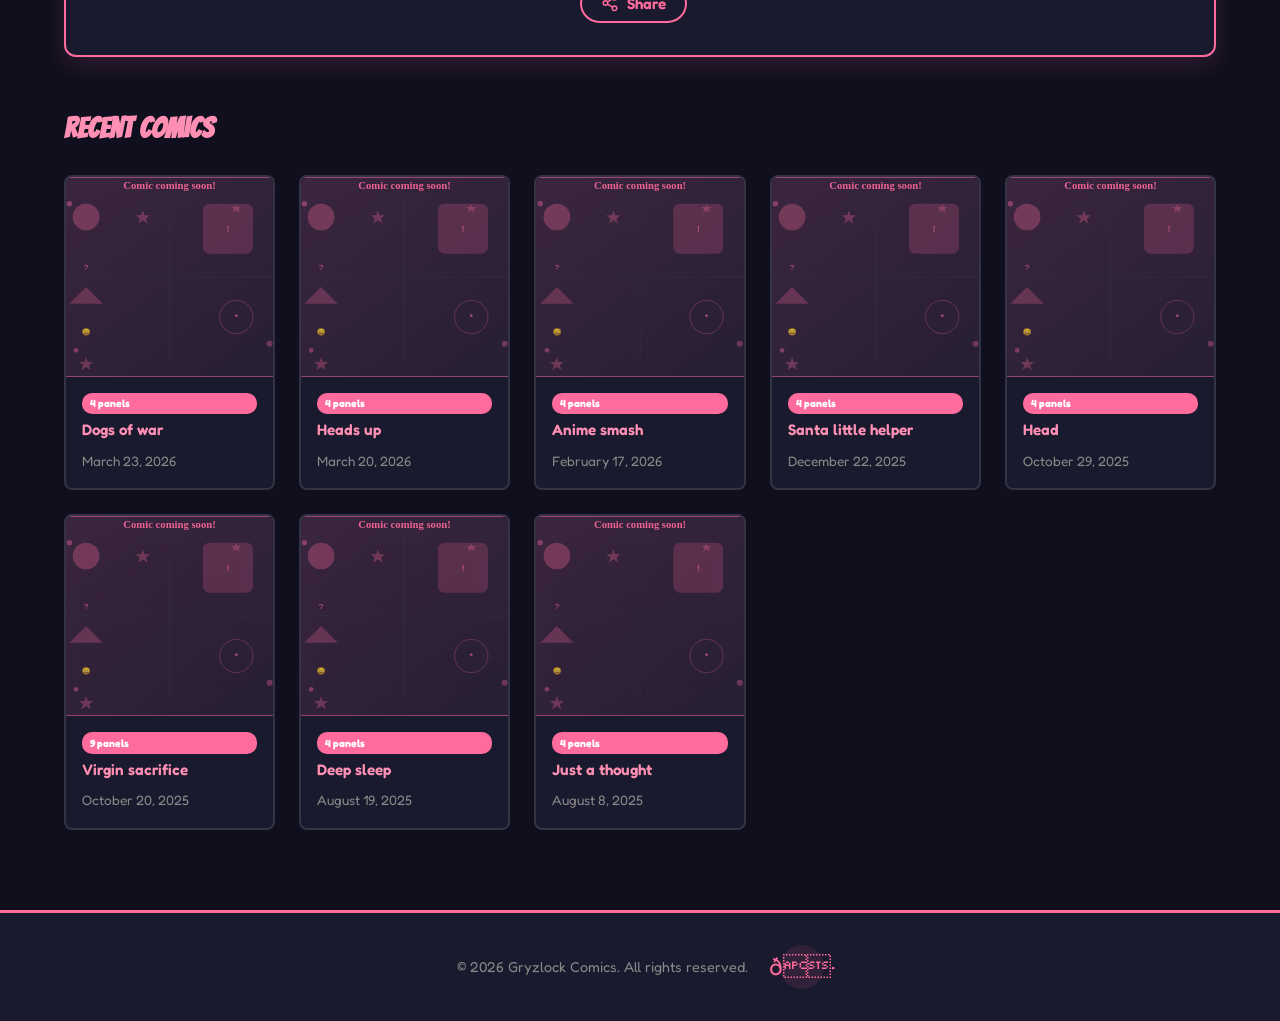
==== commit 09e045b3: "Restore SVG nav icons + add random button + favicon" ====
--- a/index.html
+++ b/index.html
@@ -4,7 +4,8 @@
     <meta charset="UTF-8">
     <meta name="viewport" content="width=device-width, initial-scale=1.0">
     <title>Gryzlock Comics</title>
-    <link rel="stylesheet" href="style.css?v=7">
+    <link rel="icon" type="image/svg+xml" href="favicon.svg">
+    <link rel="stylesheet" href="style.css?v=8">
     <link href="https://fonts.googleapis.com/css2?family=Bangers&family=Fredoka:wght@400;700&display=swap" rel="stylesheet">
 </head>
 <body>
@@ -57,19 +58,25 @@
 
             <div class="comic-navigation">
                 <button id="btn-first" class="nav-btn" title="First comic">
-                    <span class="icon">â®</span>
+                    <svg class="nav-icon" viewBox="0 0 24 24" fill="currentColor"><rect x="3" y="5" width="3" height="14"></rect><polygon points="21 5 10 12 21 19"></polygon></svg>
                 </button>
                 <button id="btn-prev" class="nav-btn" title="Previous comic">
-                    <span class="icon">â</span>
+                    <svg class="nav-icon" viewBox="0 0 24 24" fill="currentColor"><polygon points="20 5 7 12 20 19"></polygon></svg>
                 </button>
                 <span class="comic-counter">
                     <span id="current-index">1</span> / <span id="total-count">-</span>
                 </span>
                 <button id="btn-next" class="nav-btn" title="Next comic">
-                    <span class="icon">â¶</span>
+                    <svg class="nav-icon" viewBox="0 0 24 24" fill="currentColor"><polygon points="4 5 17 12 4 19"></polygon></svg>
                 </button>
                 <button id="btn-last" class="nav-btn" title="Latest comic">
-                    <span class="icon">â­</span>
+                    <svg class="nav-icon" viewBox="0 0 24 24" fill="currentColor"><polygon points="3 5 14 12 3 19"></polygon><rect x="18" y="5" width="3" height="14"></rect></svg>
+                </button>
+            </div>
+
+            <div class="random-section">
+                <button id="btn-random" class="btn-random" title="Random comic">
+                    Random Comic
                 </button>
             </div>
 
@@ -105,6 +112,6 @@
         </div>
     </footer>
 
-    <script src="script.js?v=7"></script>
+    <script src="script.js?v=8"></script>
 </body>
 </html>
--- a/style.css
+++ b/style.css
@@ -60,8 +60,7 @@
     font-family: 'Bangers', cursive;
     font-size: clamp(1.8rem, 5vw, 2.5rem);
     color: var(--accent);
-    text-shadow: 2px 2px 4px rgba(0, 0, 0, 0.7),
-                 -1px -1px 0 rgba(255, 255, 255, 0.1);
+    text-shadow: 2px 2px 4px rgba(0, 0, 0, 0.7), -1px -1px 0 rgba(255, 255, 255, 0.1);
     letter-spacing: 1px;
     transform: skew(-5deg);
 }
@@ -110,11 +109,15 @@
 }
 
 @media (max-width: 768px) {
-    .tagline-bar p { font-size: 1.5rem; }
+    .tagline-bar p {
+        font-size: 1.5rem;
+    }
 }
 
 @media (max-width: 480px) {
-    .tagline-bar p { font-size: 1.2rem; }
+    .tagline-bar p {
+        font-size: 1.2rem;
+    }
 }
 
 /* Latest Comics Banner (Penny Arcade-inspired) */
@@ -257,20 +260,52 @@
         min-width: auto;
     }
 
-    .latest-label-big { font-size: 1.8rem; }
-    .latest-label-sub { margin-top: 0; font-size: 0.65rem; }
-    .latest-banner-cards { gap: 2px; }
-    .latest-banner-card { min-height: 120px; }
-    .latest-banner-day { font-size: 1.1rem; }
-    .latest-banner-monthday { font-size: 1.6rem; }
-    .latest-banner-title { font-size: 0.7rem; }
+    .latest-label-big {
+        font-size: 1.8rem;
+    }
+
+    .latest-label-sub {
+        margin-top: 0;
+        font-size: 0.65rem;
+    }
+
+    .latest-banner-cards {
+        gap: 2px;
+    }
+
+    .latest-banner-card {
+        min-height: 120px;
+    }
+
+    .latest-banner-day {
+        font-size: 1.1rem;
+    }
+
+    .latest-banner-monthday {
+        font-size: 1.6rem;
+    }
+
+    .latest-banner-title {
+        font-size: 0.7rem;
+    }
 }
 
 @media (max-width: 480px) {
-    .latest-banner-card { min-height: 100px; }
-    .latest-banner-day { font-size: 0.9rem; }
-    .latest-banner-monthday { font-size: 1.3rem; }
-    .latest-banner-title { display: none; }
+    .latest-banner-card {
+        min-height: 100px;
+    }
+
+    .latest-banner-day {
+        font-size: 0.9rem;
+    }
+
+    .latest-banner-monthday {
+        font-size: 1.3rem;
+    }
+
+    .latest-banner-title {
+        display: none;
+    }
 }
 
 /* Main Container */
@@ -412,11 +447,6 @@
     font-size: 1.2rem;
 }
 
-.nav-icon {
-    width: 20px;
-    height: 20px;
-}
-
 .comic-counter {
     font-weight: 600;
     color: var(--text-lighter);
@@ -424,42 +454,57 @@
     text-align: center;
 }
 
-/* Random Comic Button */
-.random-section {
+/* Share Button */
+.share-bar {
     display: flex;
     justify-content: center;
+    align-items: center;
+    gap: 0.8rem;
     margin-top: 1rem;
 }
 
-.btn-random {
+.share-btn {
     display: inline-flex;
     align-items: center;
     gap: 0.5rem;
-    background: linear-gradient(135deg, #ff6b9d 0%, #c850c0 50%, #6c63ff 100%);
+    background: transparent;
+    color: var(--accent);
+    border: 2px solid var(--accent);
+    padding: 0.5rem 1.2rem;
+    border-radius: 20px;
+    font-family: 'Fredoka', sans-serif;
+    font-size: 0.95rem;
+    font-weight: 600;
+    cursor: pointer;
+    transition: all 0.2s ease;
+}
+
+.share-btn:hover {
+    background-color: var(--accent);
     color: white;
-    border: none;
-    padding: 0.8rem 1.8rem;
-    border-radius: 50px;
-    font-size: 1rem;
-    font-weight: 700;
-    font-family: 'Bangers', cursive;
-    letter-spacing: 1px;
-    cursor: pointer;
-    transition: all 0.3s ease;
-    box-shadow: 0 4px 15px rgba(200, 80, 192, 0.3);
-}
-
-.btn-random:hover {
-    transform: scale(1.08);
-    box-shadow: 0 6px 20px rgba(200, 80, 192, 0.5);
-}
-
-.btn-random:active {
+    transform: scale(1.05);
+    box-shadow: 0 4px 12px rgba(255, 107, 157, 0.3);
+}
+
+.share-btn:active {
     transform: scale(0.95);
 }
 
-.random-icon {
-    font-size: 1.3rem;
+.share-icon {
+    width: 18px;
+    height: 18px;
+}
+
+.share-feedback {
+    font-size: 0.85rem;
+    color: var(--success);
+    font-weight: 600;
+    opacity: 0;
+    transition: opacity 0.3s ease;
+}
+
+.share-feedback.visible {
+    opacity: 1;
 }
 
 /* Panel count badge on cards */
@@ -650,31 +695,6 @@
     font-size: 0.85rem;
     color: #888;
     margin-top: 0.3rem;
-}
-
-/* Instagram SVG Icons */
-.instagram-svg {
-    display: block;
-}
-
-.instagram-svg-large {
-    color: var(--accent);
-    margin-bottom: 0.5rem;
-}
-
-.social-card:hover .instagram-svg-large {
-    color: var(--accent-light);
-}
-
-.instagram-svg-btn {
-    vertical-align: middle;
-    margin-right: 0.3rem;
-}
-
-.btn-instagram {
-    display: inline-flex;
-    align-items: center;
-    gap: 0.4rem;
 }
 
 /* Support Options */
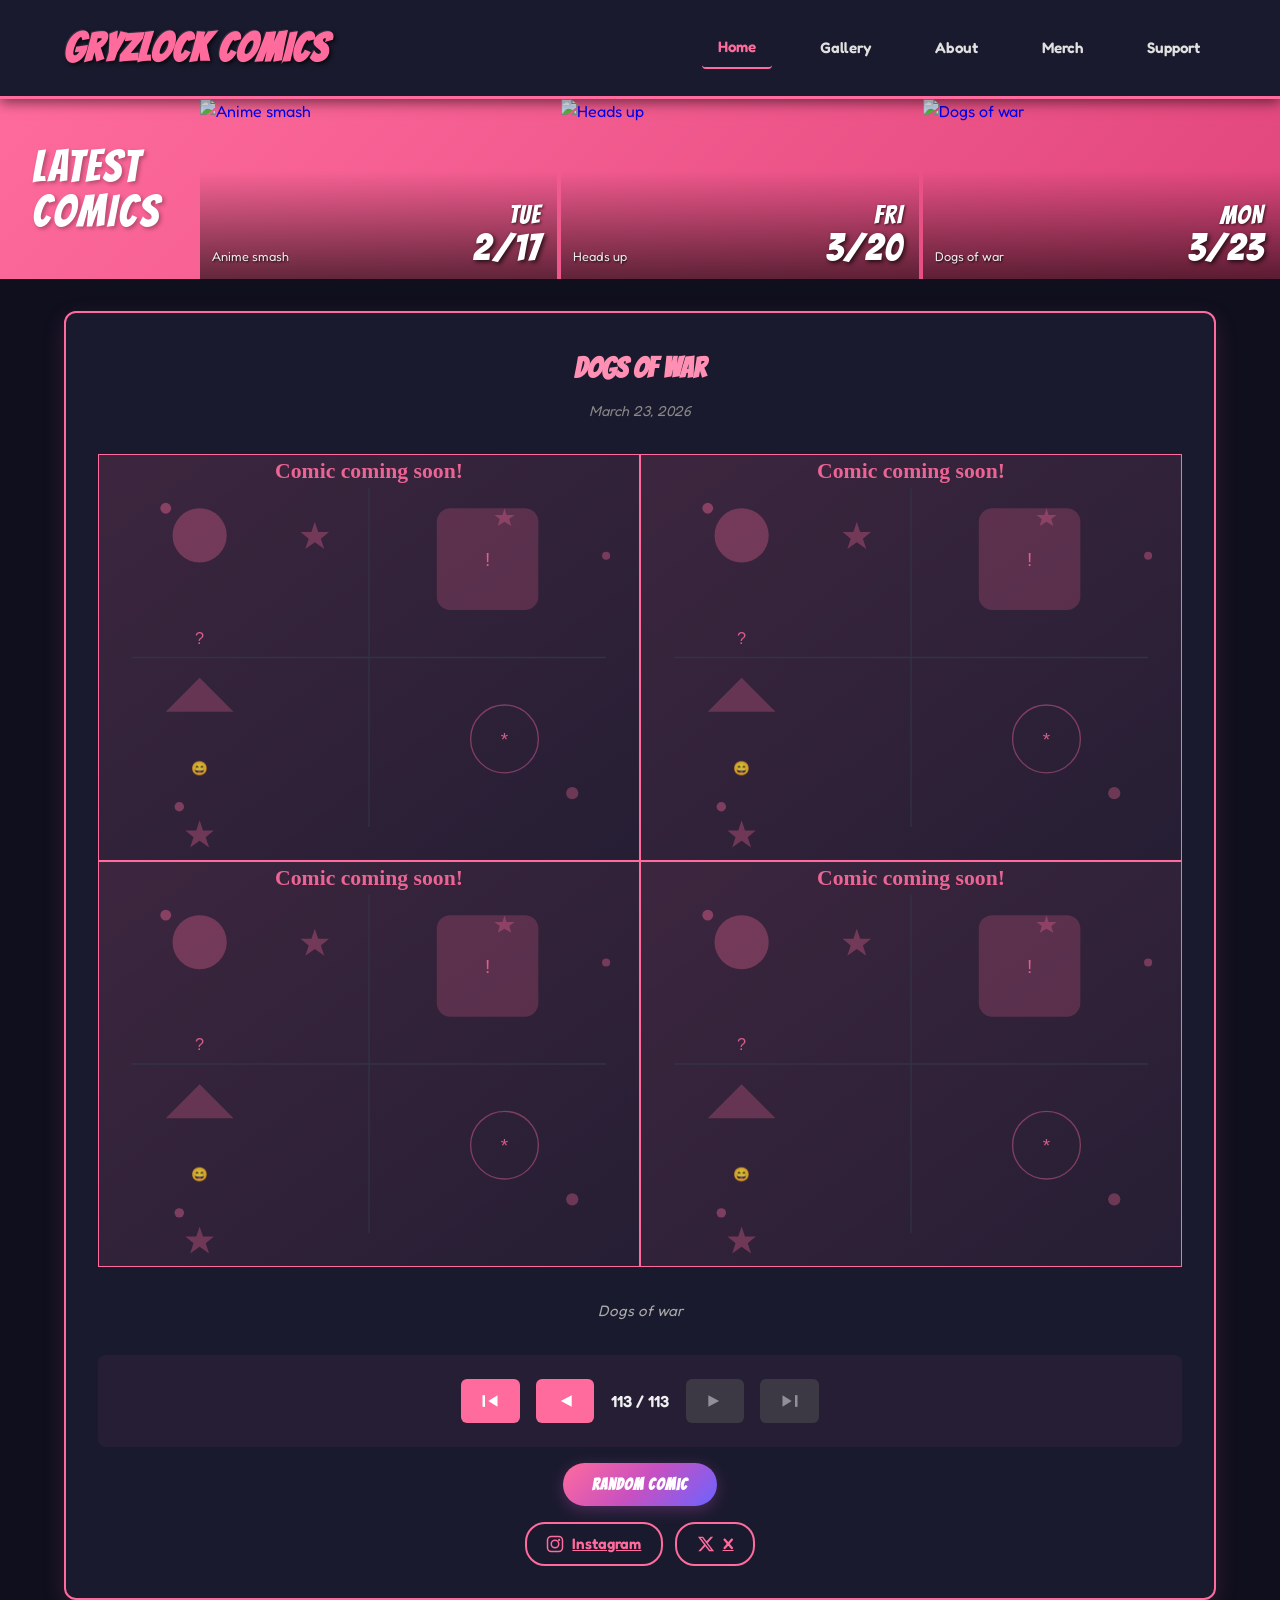
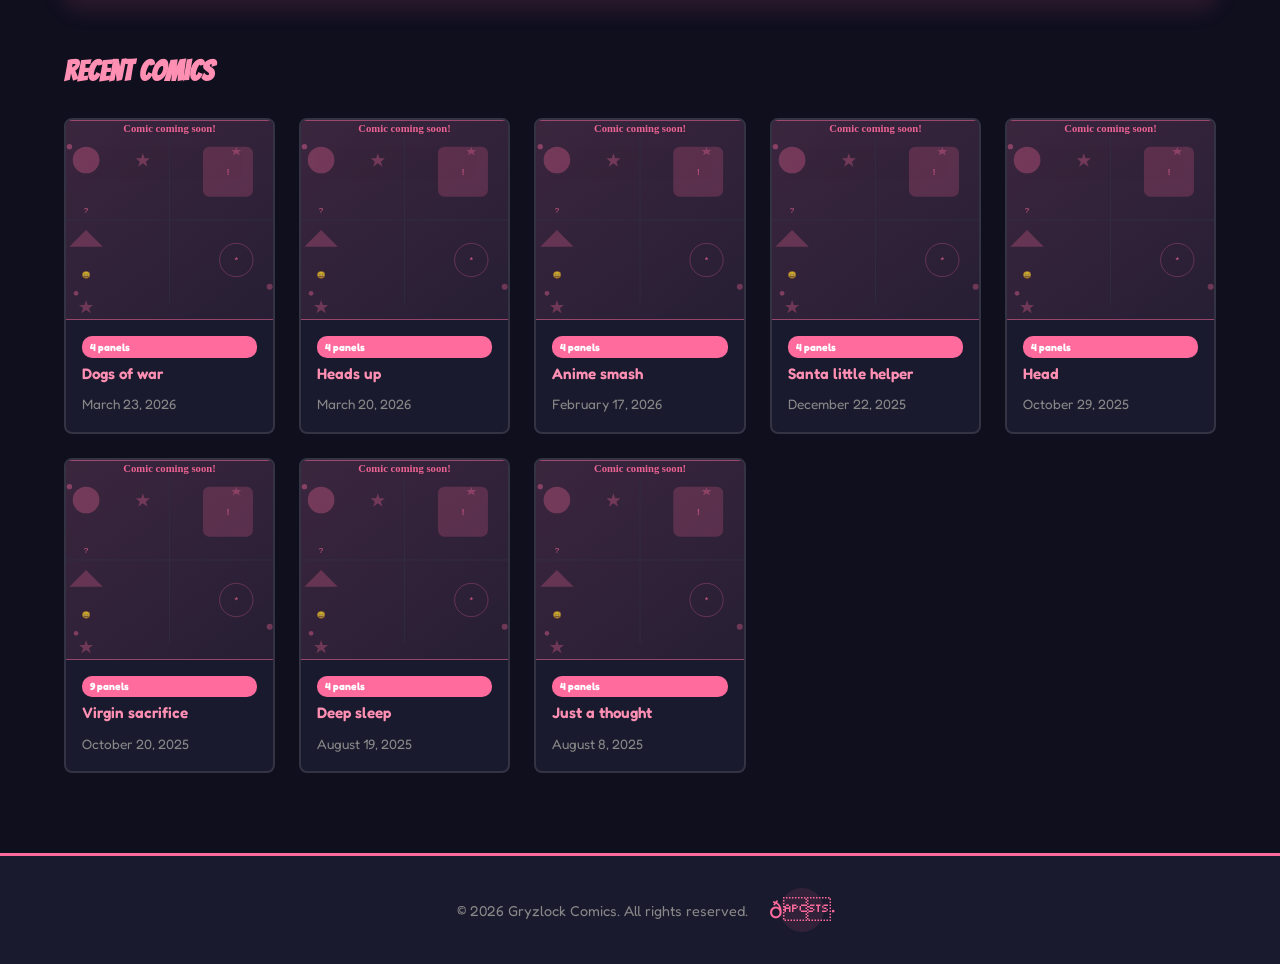
==== commit 0e4984f7: "Remove tagline bar + replace Share with Instagram/X social links" ====
--- a/index.html
+++ b/index.html
@@ -5,7 +5,7 @@
     <meta name="viewport" content="width=device-width, initial-scale=1.0">
     <title>Gryzlock Comics</title>
     <link rel="icon" type="image/svg+xml" href="favicon.svg">
-    <link rel="stylesheet" href="style.css?v=8">
+    <link rel="stylesheet" href="style.css?v=9">
     <link href="https://fonts.googleapis.com/css2?family=Bangers&family=Fredoka:wght@400;700&display=swap" rel="stylesheet">
 </head>
 <body>
@@ -26,16 +26,11 @@
         </div>
     </header>
 
-    <div class="tagline-bar">
-        <p>I do webcomics to make people laugh</p>
-    </div>
-
     <section class="latest-banner">
         <div class="latest-banner-content">
             <div class="latest-banner-label">
                 <span class="latest-label-big">LATEST</span>
                 <span class="latest-label-big">COMICS</span>
-                <span class="latest-label-sub">NEW STRIPS EVERY WEEK</span>
             </div>
             <div class="latest-banner-cards" id="latest-banner-cards">
                 <!-- Filled by JS -->
@@ -81,17 +76,20 @@
             </div>
 
             <div class="share-bar">
-                <button id="btn-share" class="share-btn" title="Share this comic">
+                <a href="https://www.instagram.com/gryzlock_comics/" target="_blank" class="share-btn" title="Instagram">
                     <svg class="share-icon" viewBox="0 0 24 24" fill="none" stroke="currentColor" stroke-width="2" stroke-linecap="round" stroke-linejoin="round">
-                        <circle cx="18" cy="5" r="3"/>
-                        <circle cx="6" cy="12" r="3"/>
-                        <circle cx="18" cy="19" r="3"/>
-                        <line x1="8.59" y1="13.51" x2="15.42" y2="17.49"/>
-                        <line x1="15.41" y1="6.51" x2="8.59" y2="10.49"/>
+                        <rect x="2" y="2" width="20" height="20" rx="5" ry="5"/>
+                        <circle cx="12" cy="12" r="5"/>
+                        <circle cx="17.5" cy="6.5" r="1.5" fill="currentColor" stroke="none"/>
                     </svg>
-                    <span>Share</span>
-                </button>
-                <span id="share-feedback" class="share-feedback"></span>
+                    <span>Instagram</span>
+                </a>
+                <a href="https://x.com/gryzlock_comics" target="_blank" class="share-btn" title="X (Twitter)">
+                    <svg class="share-icon" viewBox="0 0 24 24" fill="currentColor">
+                        <path d="M18.244 2.25h3.308l-7.227 8.26 8.502 11.24H16.17l-5.214-6.817L4.99 21.75H1.68l7.73-8.835L1.254 2.25H8.08l4.713 6.231zm-1.161 17.52h1.833L7.084 4.126H5.117z"/>
+                    </svg>
+                    <span>X</span>
+                </a>
             </div>
         </section>
 
@@ -112,6 +110,6 @@
         </div>
     </footer>
 
-    <script src="script.js?v=8"></script>
+    <script src="script.js?v=9"></script>
 </body>
 </html>
--- a/style.css
+++ b/style.css
@@ -447,6 +447,11 @@
     font-size: 1.2rem;
 }
 
+.nav-icon {
+    width: 20px;
+    height: 20px;
+}
+
 .comic-counter {
     font-weight: 600;
     color: var(--text-lighter);
@@ -507,6 +512,40 @@
     opacity: 1;
 }
 
+/* Random Comic Button */
+.random-section {
+    display: flex;
+    justify-content: center;
+    margin-top: 1rem;
+}
+
+.btn-random {
+    display: inline-flex;
+    align-items: center;
+    gap: 0.5rem;
+    background: linear-gradient(135deg, #ff6b9d 0%, #c850c0 50%, #6c63ff 100%);
+    color: white;
+    border: none;
+    padding: 0.8rem 1.8rem;
+    border-radius: 50px;
+    font-size: 1rem;
+    font-weight: 700;
+    font-family: 'Bangers', cursive;
+    letter-spacing: 1px;
+    cursor: pointer;
+    transition: all 0.3s ease;
+    box-shadow: 0 4px 15px rgba(200, 80, 192, 0.3);
+}
+
+.btn-random:hover {
+    transform: scale(1.08);
+    box-shadow: 0 6px 20px rgba(200, 80, 192, 0.5);
+}
+
+.btn-random:active {
+    transform: scale(0.95);
+}
+
 /* Panel count badge on cards */
 .panel-badge {
     display: inline-block;
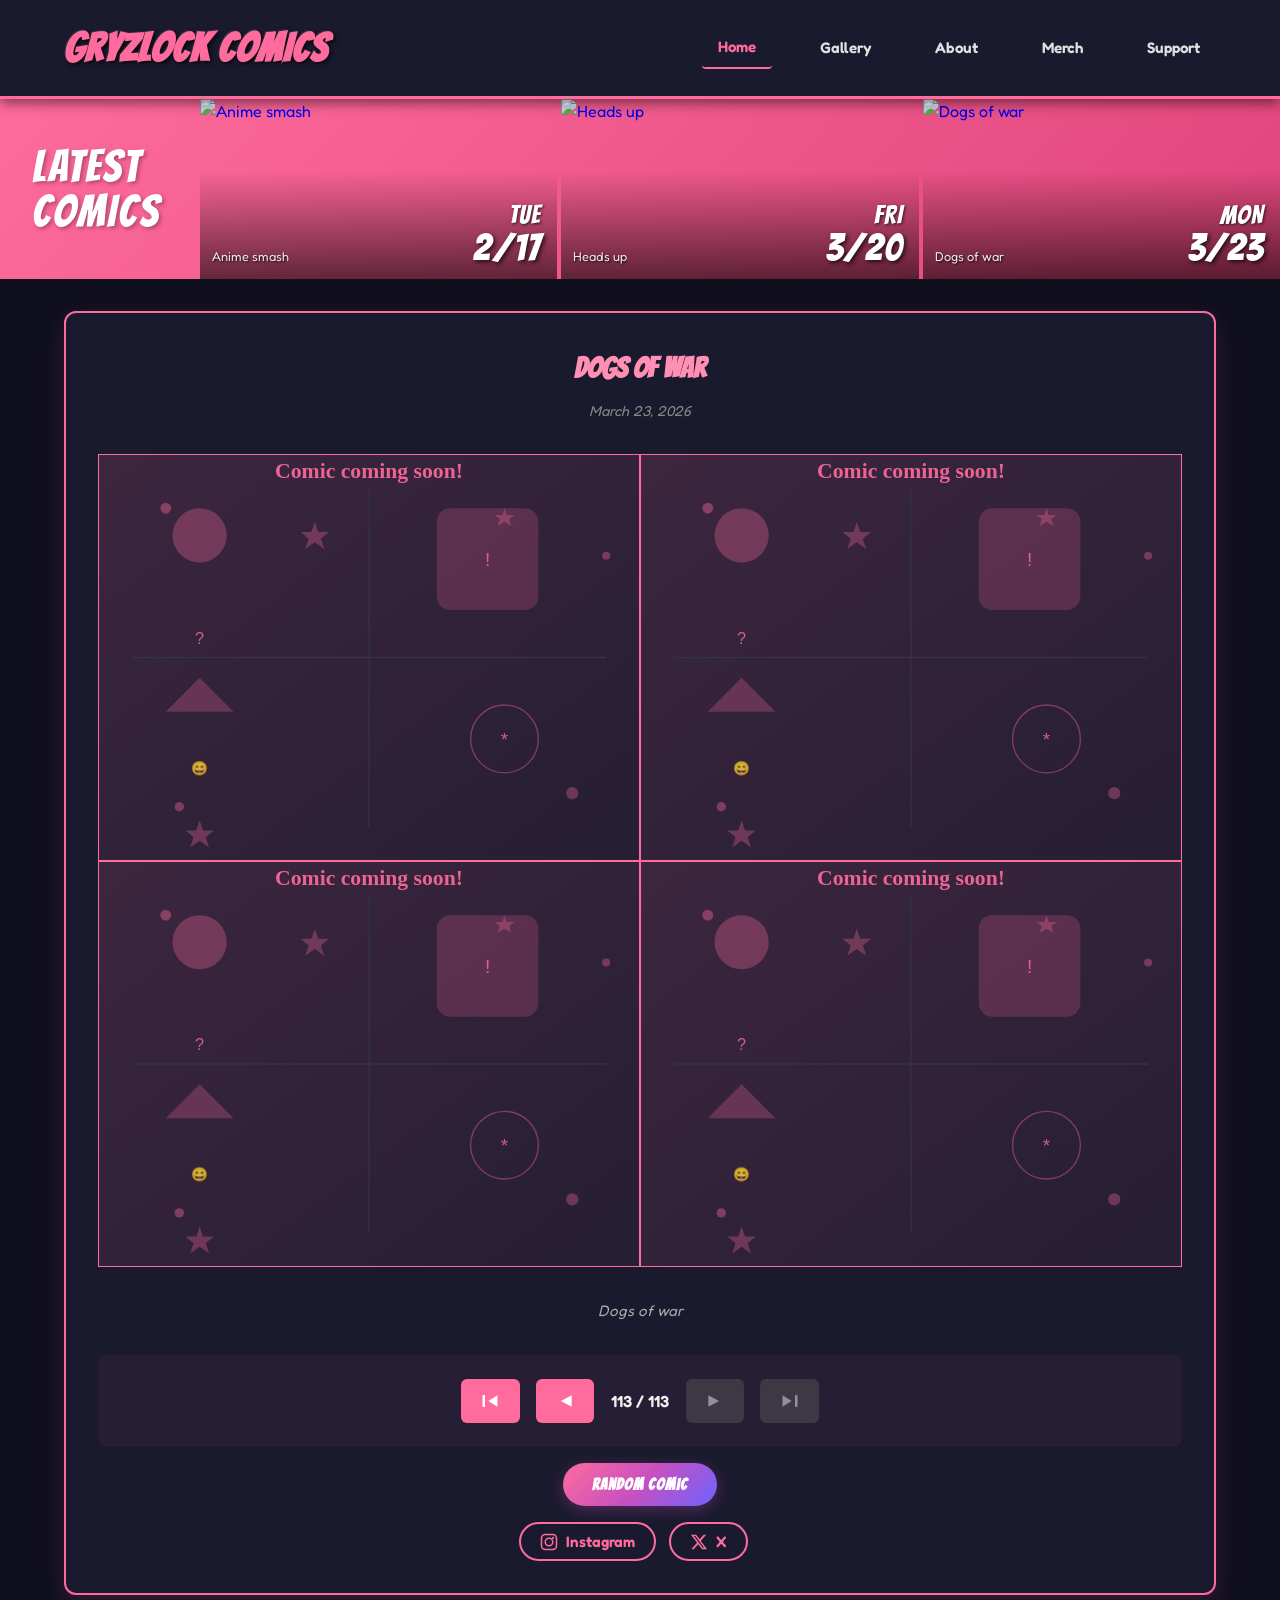
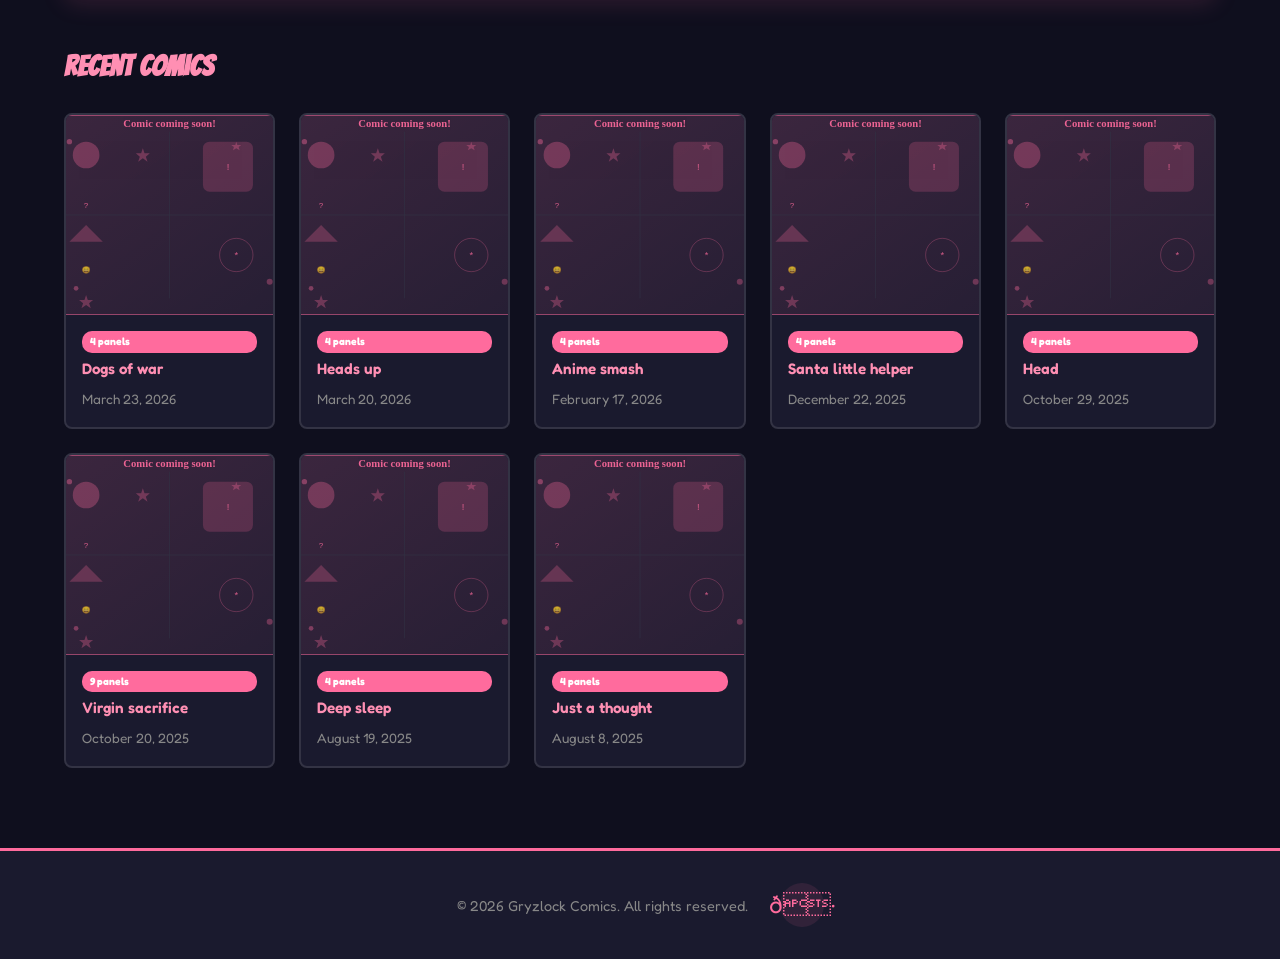
==== commit 0a6f7eb9: "Share buttons now share current comic on Instagram/X" ====
--- a/index.html
+++ b/index.html
@@ -5,7 +5,7 @@
     <meta name="viewport" content="width=device-width, initial-scale=1.0">
     <title>Gryzlock Comics</title>
     <link rel="icon" type="image/svg+xml" href="favicon.svg">
-    <link rel="stylesheet" href="style.css?v=9">
+    <link rel="stylesheet" href="style.css?v=10">
     <link href="https://fonts.googleapis.com/css2?family=Bangers&family=Fredoka:wght@400;700&display=swap" rel="stylesheet">
 </head>
 <body>
@@ -76,20 +76,21 @@
             </div>
 
             <div class="share-bar">
-                <a href="https://www.instagram.com/gryzlock_comics/" target="_blank" class="share-btn" title="Instagram">
+                <button id="btn-share-insta" class="share-btn" title="Copy link to share on Instagram">
                     <svg class="share-icon" viewBox="0 0 24 24" fill="none" stroke="currentColor" stroke-width="2" stroke-linecap="round" stroke-linejoin="round">
                         <rect x="2" y="2" width="20" height="20" rx="5" ry="5"/>
                         <circle cx="12" cy="12" r="5"/>
                         <circle cx="17.5" cy="6.5" r="1.5" fill="currentColor" stroke="none"/>
                     </svg>
                     <span>Instagram</span>
-                </a>
-                <a href="https://x.com/gryzlock_comics" target="_blank" class="share-btn" title="X (Twitter)">
+                </button>
+                <button id="btn-share-x" class="share-btn" title="Share on X">
                     <svg class="share-icon" viewBox="0 0 24 24" fill="currentColor">
                         <path d="M18.244 2.25h3.308l-7.227 8.26 8.502 11.24H16.17l-5.214-6.817L4.99 21.75H1.68l7.73-8.835L1.254 2.25H8.08l4.713 6.231zm-1.161 17.52h1.833L7.084 4.126H5.117z"/>
                     </svg>
                     <span>X</span>
-                </a>
+                </button>
+                <span id="share-feedback" class="share-feedback"></span>
             </div>
         </section>
 
@@ -110,6 +111,6 @@
         </div>
     </footer>
 
-    <script src="script.js?v=9"></script>
+    <script src="script.js?v=10"></script>
 </body>
 </html>
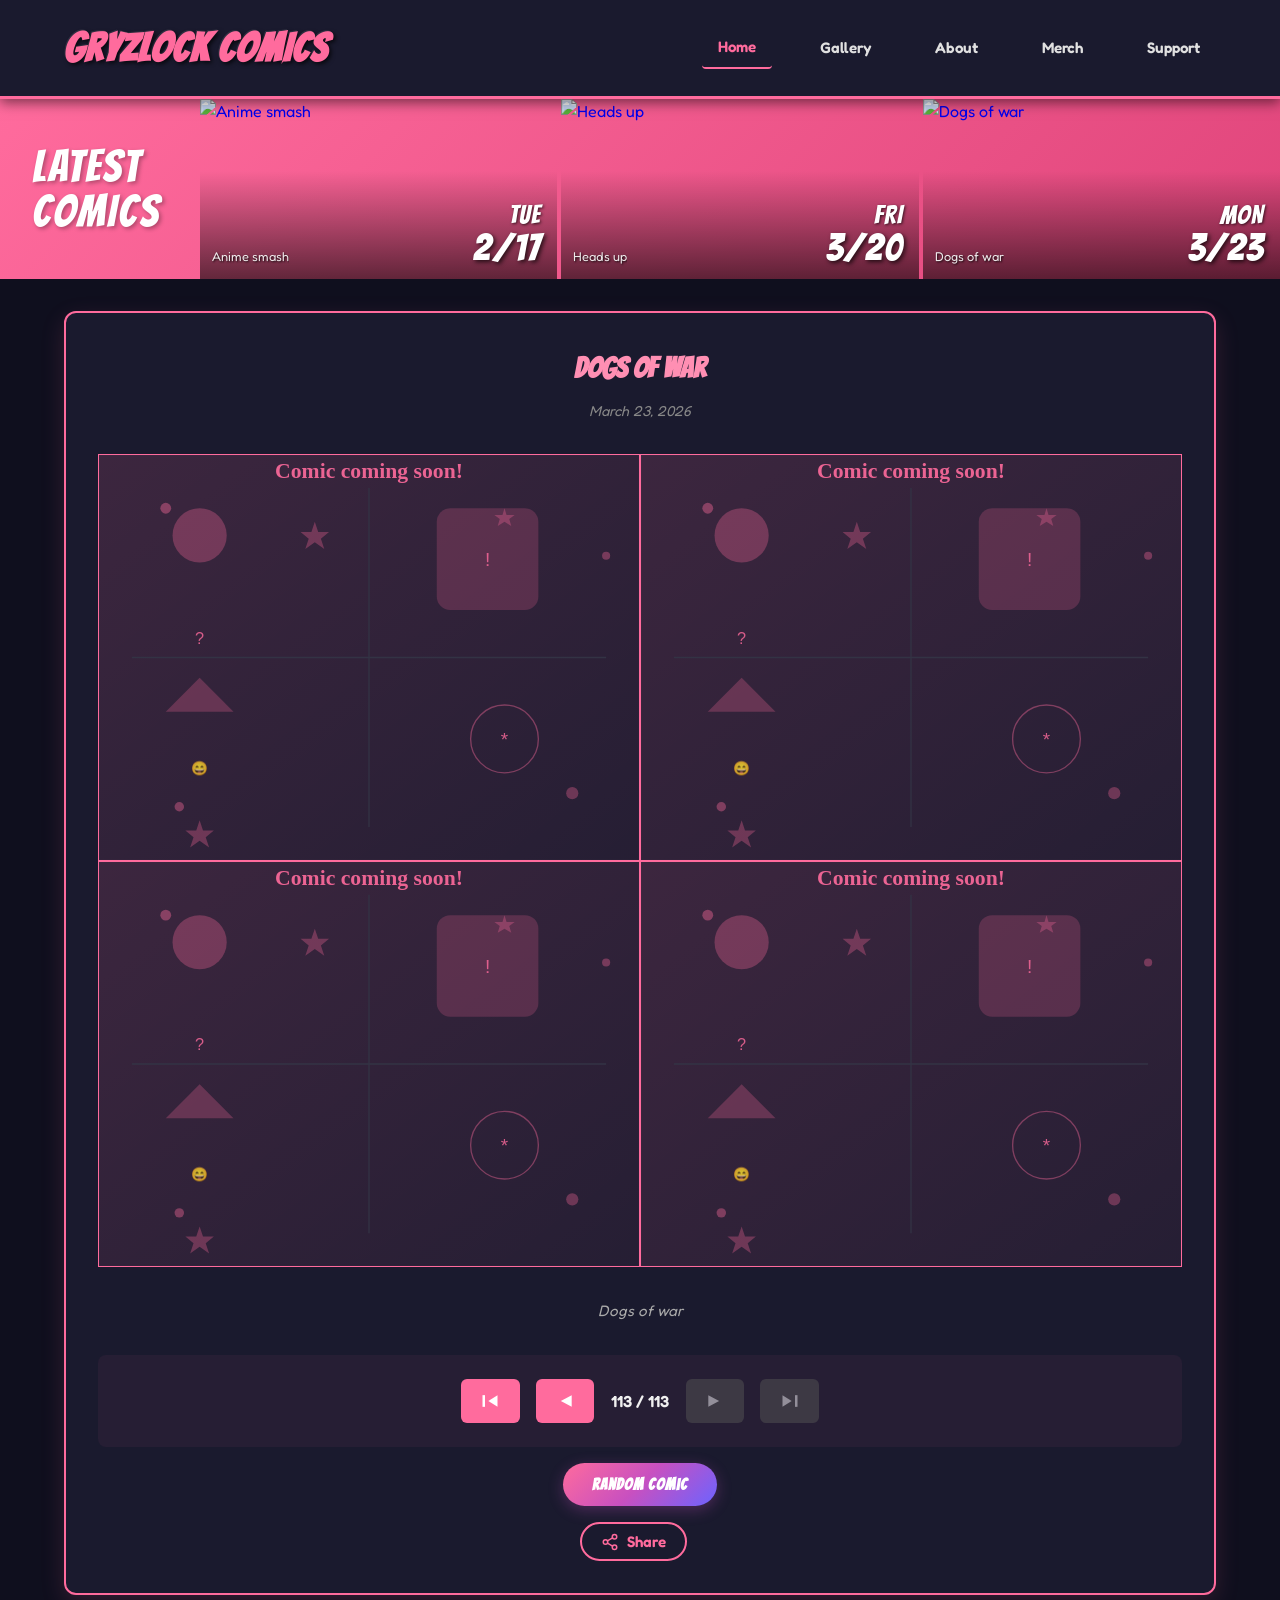
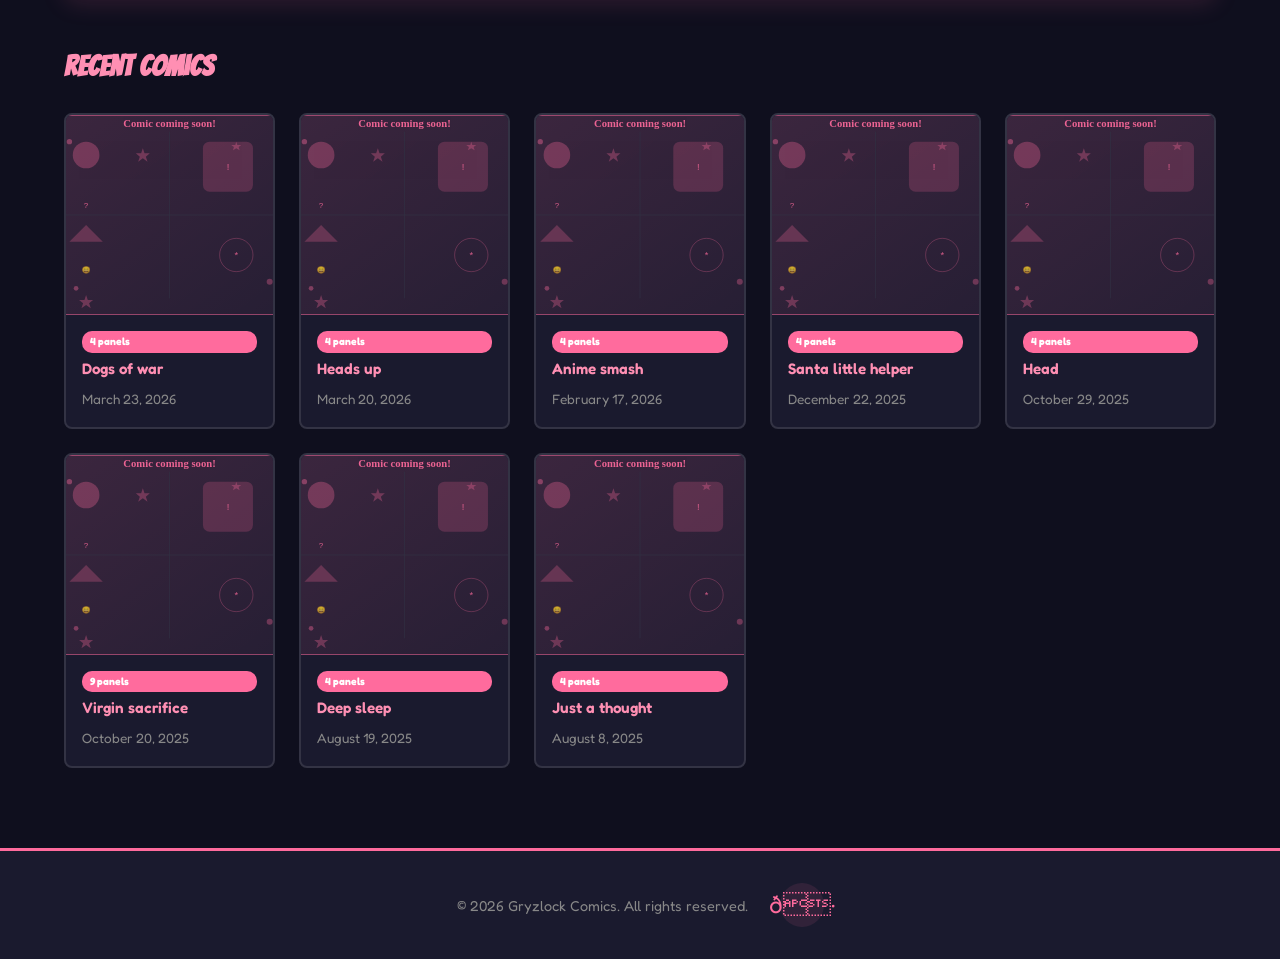
==== commit bb86a663: "Replace Instagram/X share buttons with single Share dropdown" ====
--- a/index.html
+++ b/index.html
@@ -5,7 +5,7 @@
     <meta name="viewport" content="width=device-width, initial-scale=1.0">
     <title>Gryzlock Comics</title>
     <link rel="icon" type="image/svg+xml" href="favicon.svg">
-    <link rel="stylesheet" href="style.css?v=10">
+    <link rel="stylesheet" href="style.css?v=11">
     <link href="https://fonts.googleapis.com/css2?family=Bangers&family=Fredoka:wght@400;700&display=swap" rel="stylesheet">
 </head>
 <body>
@@ -76,20 +76,34 @@
             </div>
 
             <div class="share-bar">
-                <button id="btn-share-insta" class="share-btn" title="Copy link to share on Instagram">
+                <button id="btn-share" class="share-btn" title="Share this comic">
                     <svg class="share-icon" viewBox="0 0 24 24" fill="none" stroke="currentColor" stroke-width="2" stroke-linecap="round" stroke-linejoin="round">
-                        <rect x="2" y="2" width="20" height="20" rx="5" ry="5"/>
-                        <circle cx="12" cy="12" r="5"/>
-                        <circle cx="17.5" cy="6.5" r="1.5" fill="currentColor" stroke="none"/>
+                        <circle cx="18" cy="5" r="3"/>
+                        <circle cx="6" cy="12" r="3"/>
+                        <circle cx="18" cy="19" r="3"/>
+                        <line x1="8.59" y1="13.51" x2="15.42" y2="17.49"/>
+                        <line x1="15.41" y1="6.51" x2="8.59" y2="10.49"/>
                     </svg>
-                    <span>Instagram</span>
+                    <span>Share</span>
                 </button>
-                <button id="btn-share-x" class="share-btn" title="Share on X">
-                    <svg class="share-icon" viewBox="0 0 24 24" fill="currentColor">
-                        <path d="M18.244 2.25h3.308l-7.227 8.26 8.502 11.24H16.17l-5.214-6.817L4.99 21.75H1.68l7.73-8.835L1.254 2.25H8.08l4.713 6.231zm-1.161 17.52h1.833L7.084 4.126H5.117z"/>
-                    </svg>
-                    <span>X</span>
-                </button>
+                <div id="share-popup" class="share-popup" hidden>
+                    <button id="btn-share-close" class="share-popup-close" title="Close" aria-label="Close">&times;</button>
+                    <div class="share-popup-buttons">
+                        <button id="btn-share-x" class="share-popup-btn share-x-btn" title="Tweet">
+                            <svg viewBox="0 0 24 24" fill="currentColor" aria-hidden="true"><path d="M18.244 2.25h3.308l-7.227 8.26 8.502 11.24H16.17l-5.214-6.817L4.99 21.75H1.68l7.73-8.835L1.254 2.25H8.08l4.713 6.231zm-1.161 17.52h1.833L7.084 4.126H5.117z"/></svg>
+                            <span>Tweet</span>
+                        </button>
+                        <button id="btn-share-fb" class="share-popup-btn share-fb-btn" title="Share on Facebook">
+                            <svg viewBox="0 0 24 24" fill="currentColor" aria-hidden="true"><path d="M22 12c0-5.52-4.48-10-10-10S2 6.48 2 12c0 4.84 3.44 8.87 8 9.8V15H8v-3h2V9.5C10 7.57 11.57 6 13.5 6H16v3h-2c-.55 0-1 .45-1 1v2h3v3h-3v6.95c5.05-.5 9-4.76 9-9.95z"/></svg>
+                            <span>Share</span>
+                        </button>
+                    </div>
+                    <div class="share-permalink-label">
+                        <svg viewBox="0 0 24 24" fill="none" stroke="currentColor" stroke-width="2" stroke-linecap="round" stroke-linejoin="round" aria-hidden="true"><path d="M10 13a5 5 0 0 0 7.54.54l3-3a5 5 0 0 0-7.07-7.07l-1.72 1.71"/><path d="M14 11a5 5 0 0 0-7.54-.54l-3 3a5 5 0 0 0 7.07 7.07l1.71-1.71"/></svg>
+                        <span>PERMALINK</span>
+                    </div>
+                    <a id="share-permalink" class="share-permalink" href="#"></a>
+                </div>
                 <span id="share-feedback" class="share-feedback"></span>
             </div>
         </section>
@@ -111,6 +125,6 @@
         </div>
     </footer>
 
-    <script src="script.js?v=10"></script>
+    <script src="script.js?v=11"></script>
 </body>
 </html>
